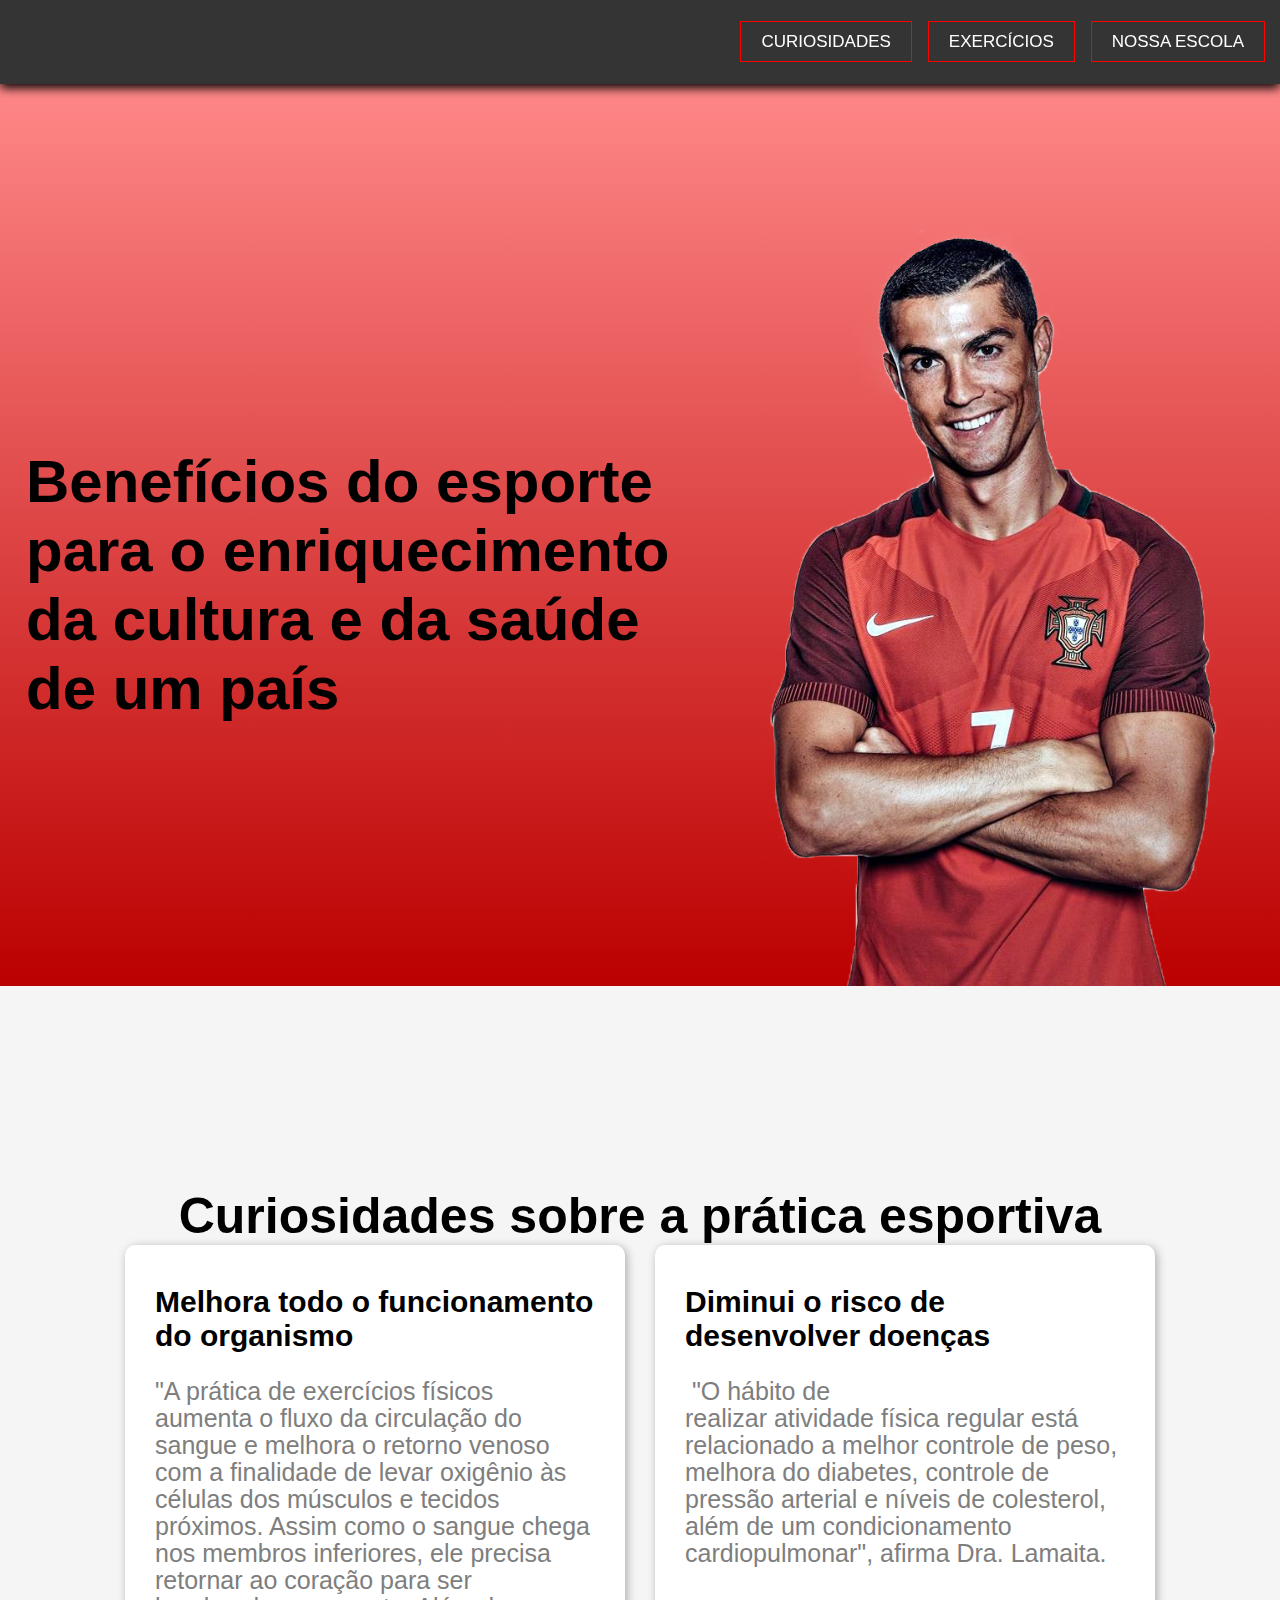
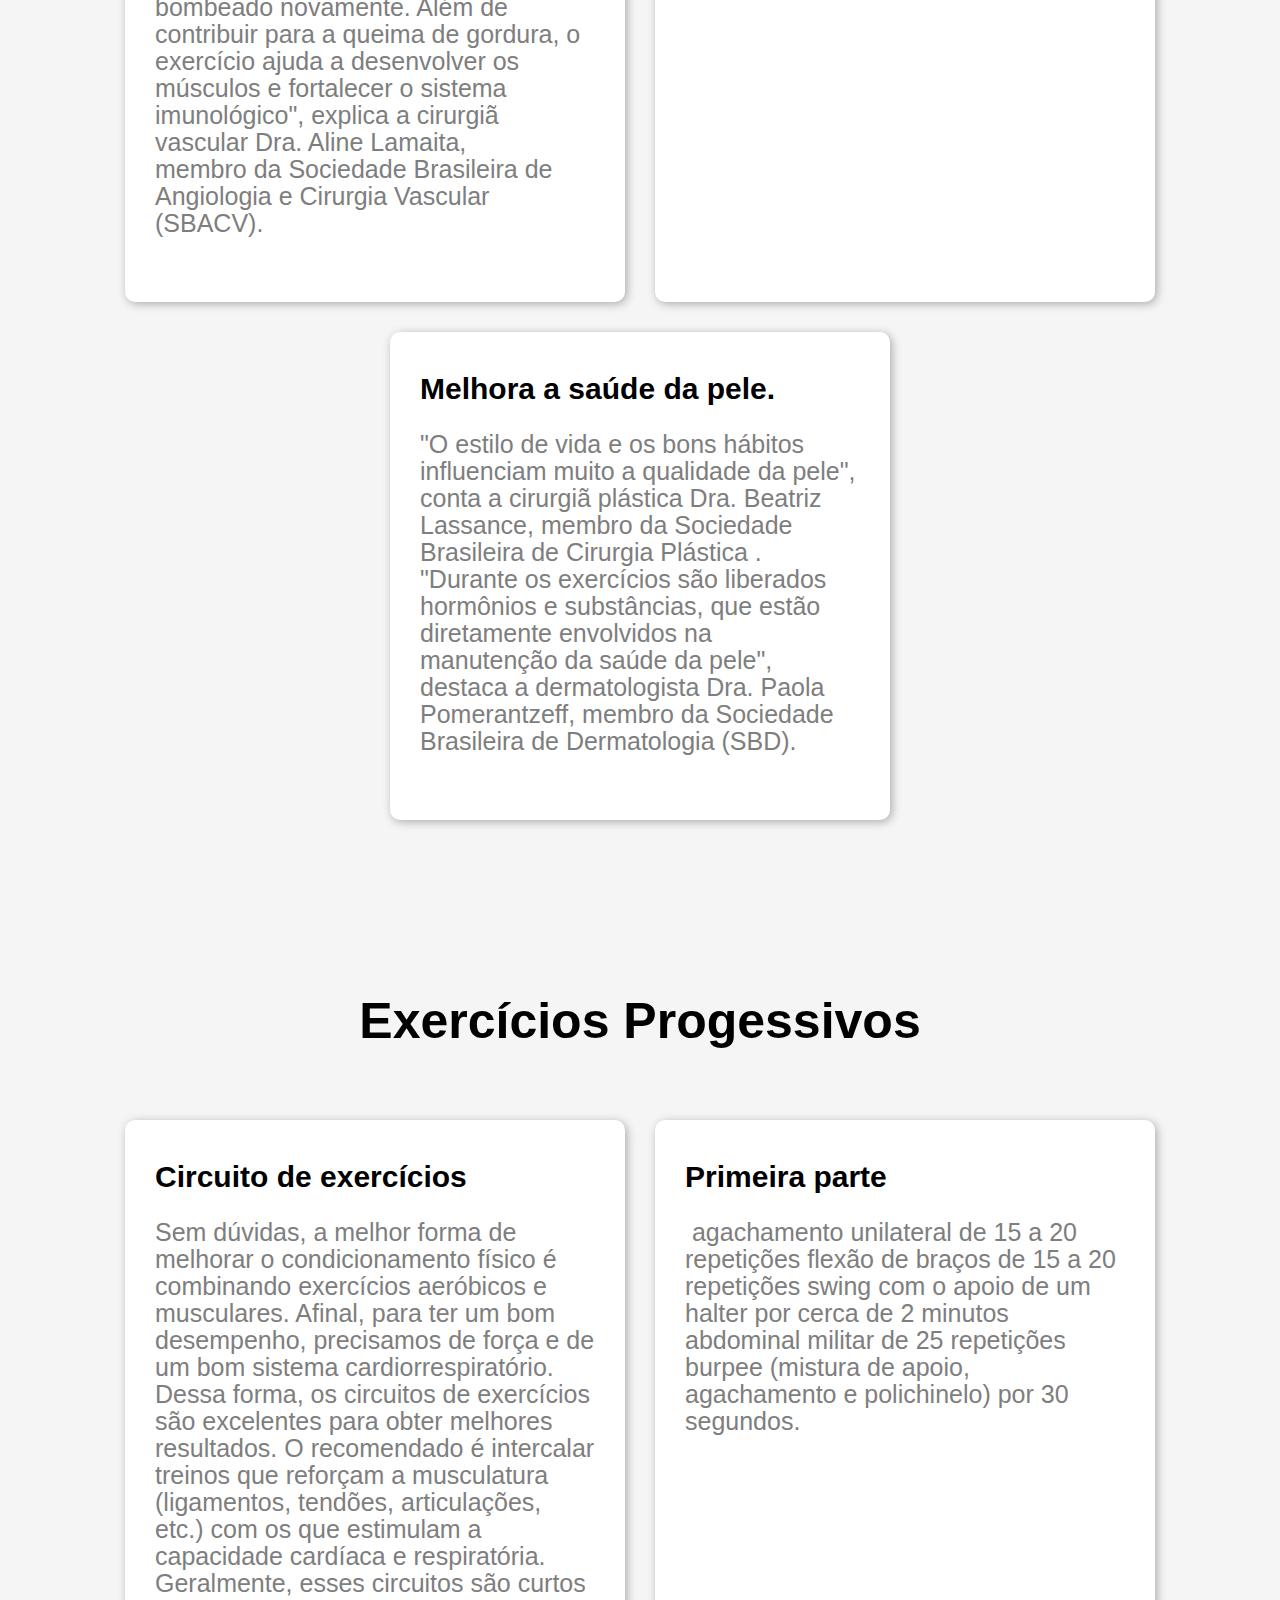
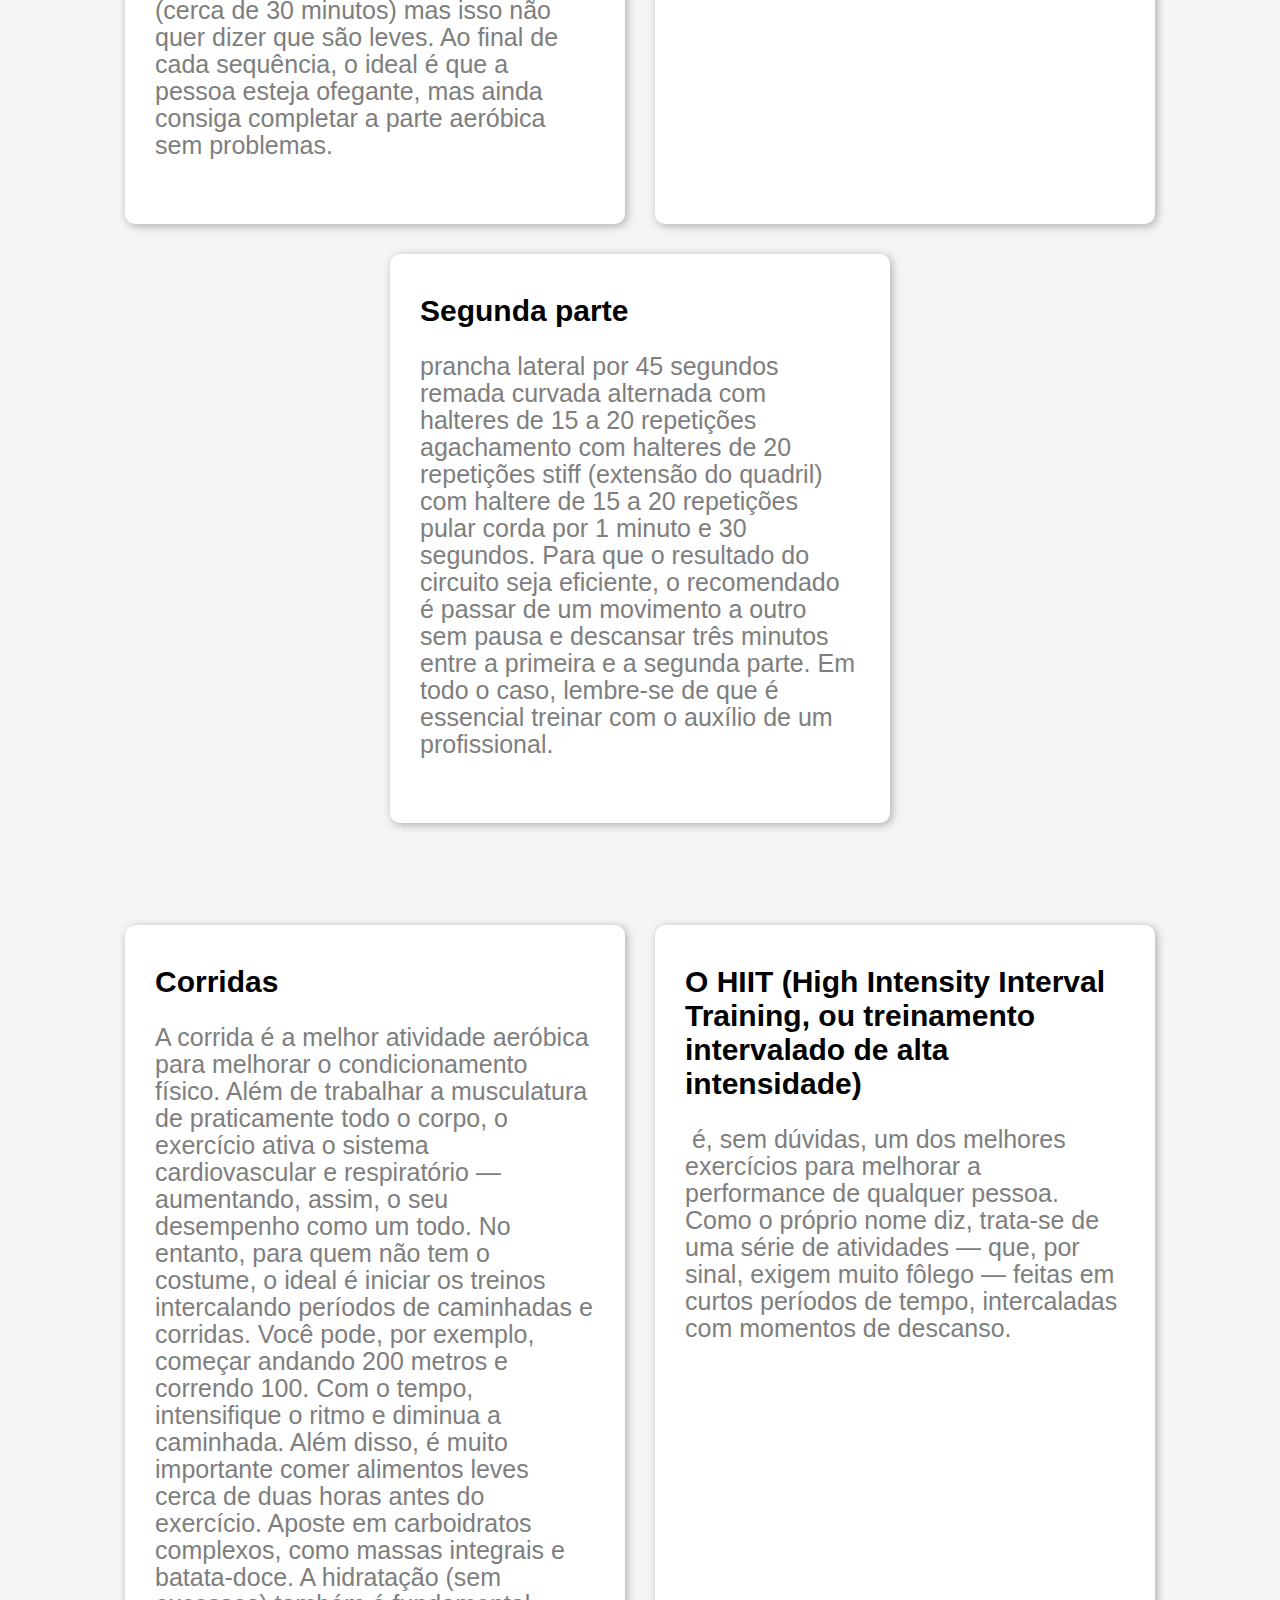
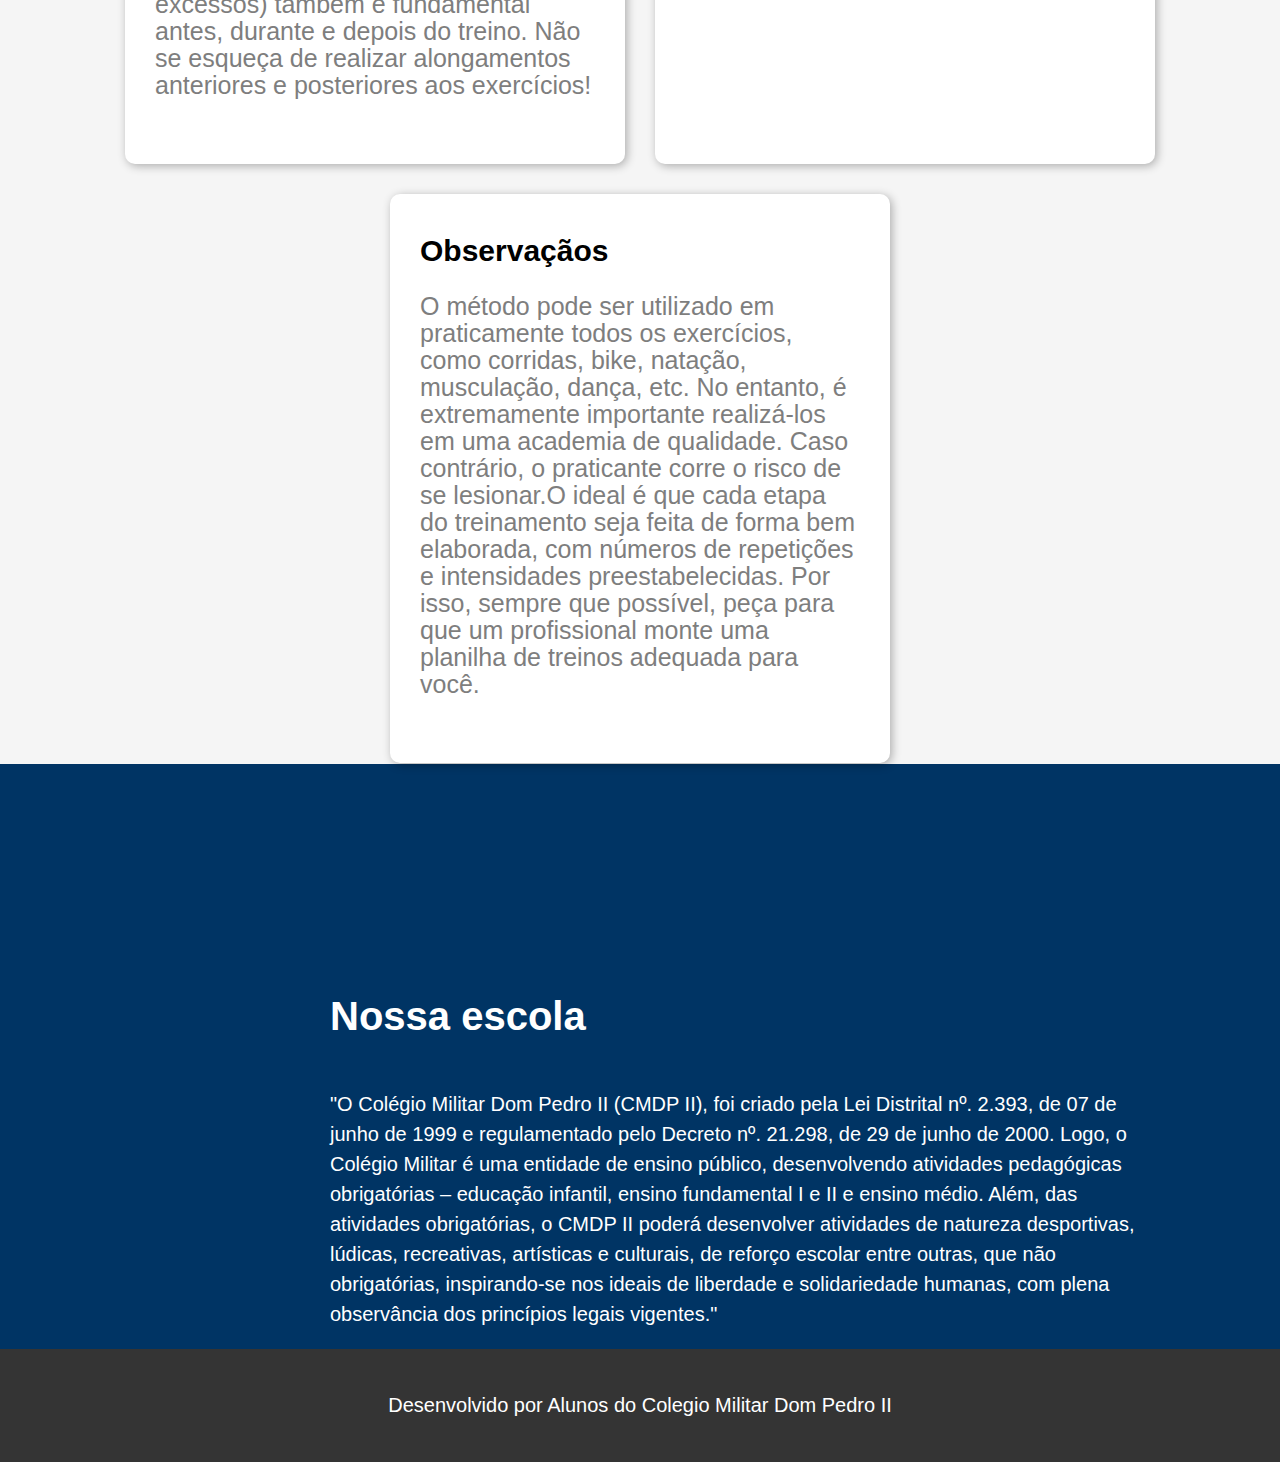
==== index.html @ 6f0b0a7c "1" ====
<!DOCTYPE html>
<html lang="pt-br">
<head>
    <title>Site Feira Do Conhecimento</title>
    <link rel="shortcut icon" href="imagens/favicon.jfif" type="image/x-icon">
    <link rel="stylesheet" href="feira.css">
</head>
<body>
    
    <div class="wrapperContainer-dark header-position">
        <header class="container">
            <div class="img">
                <a href="#topo"><img  src="../imagens/cmdpii-removebg-preview (2).png" alt=""></a>
            </div>
            <nav>
                <ul class="navegacao">
                    <li><a href="#cursos">Curiosidades</a></li>
                    <li><a href="#contato">exercícios</a></li>
                    <li><a href="#escola">Nossa escola</a></li>
                </ul>
            </nav>
        </header>
    </div>
    
    <div class="wrapperContainer-hero padding " id="topo">
       
        <section class="hero-bunner container">   

            <div class="hero-bunner__text">
                <h1>Benefícios do esporte para o enriquecimento da cultura e da saúde de um país</h1>
                </div>

            <img src="imagens/cr7.png" alt="">                  
        </section>
        
    </div>   
    
    <div class="wrapperContainer-light padding" id="cursos">
        <section class="cursos">

            <h2>Curiosidades sobre a prática esportiva</h2>

            <div class="cursos-conteiner">
                <article class="cursos-card">

                    <img src="../imagens/curso-design.png" alt="">

                    <div class="cursos-card__text">
                        <h3>Melhora todo o funcionamento do organismo</h3>
                        <p>"A prática de exercícios físicos aumenta o fluxo da circulação do sangue e melhora o retorno venoso com a finalidade de levar oxigênio às células dos músculos e tecidos próximos. Assim como o sangue chega nos membros inferiores, ele precisa retornar ao coração para ser bombeado novamente. Além de contribuir para a queima de gordura, o exercício ajuda a desenvolver os músculos e fortalecer o sistema imunológico", explica a cirurgiã vascular Dra. Aline Lamaita, membro da Sociedade Brasileira de Angiologia e Cirurgia Vascular (SBACV). 
                        </p>
                    </div>

                </article>
                <article class="cursos-card">

                    <img src="../imagens/curso-design-1.png" alt="">

                    <div class="cursos-card__text">
                        <h3>Diminui o risco de desenvolver doenças</h3>
                        <p> "O hábito de realizar atividade física regular está relacionado a melhor controle de peso, melhora do diabetes, controle de pressão arterial e níveis de colesterol, além de um condicionamento cardiopulmonar", afirma Dra. Lamaita.</p>
                    </div>

                </article>
                <article class="cursos-card">

                    <img src="../imagens/curso-design-2.png" alt="">

                    <div class="cursos-card__text">
                            <h3>Melhora a saúde da pele.</h3>
                            <p>"O estilo de vida e os bons hábitos influenciam muito a qualidade da pele", conta a cirurgiã plástica Dra. Beatriz Lassance, membro da Sociedade Brasileira de Cirurgia Plástica . "Durante os exercícios são liberados hormônios e substâncias, que estão diretamente envolvidos na manutenção da saúde da pele", destaca a dermatologista Dra. Paola Pomerantzeff, membro da Sociedade Brasileira de Dermatologia (SBD).</p>
                    </div>                        
                </article>
            </div>
        </div>


        </section>
    </div>

  

    <div class="wrapperContainer-light padding" id="contato">

        <section  class="contatos container">
            <article class="contatos__content">
               <h1>Exercícios Progessivos</h1>
                <div class="cursos-conteiner">
                    <article class="cursos-card">
    
                        <img src="../imagens/curso-design.png" alt="">
    
                        <div class="cursos-card__text">
                            <h3>Circuito de exercícios</h3>
                            <p>Sem dúvidas, a melhor forma de melhorar o condicionamento físico é combinando exercícios aeróbicos e musculares. Afinal, para ter um bom desempenho, precisamos de força e de um bom sistema cardiorrespiratório. Dessa forma, os circuitos de exercícios são excelentes para obter melhores resultados. O recomendado é intercalar treinos que reforçam a musculatura (ligamentos, tendões, articulações, etc.) com os que estimulam a capacidade cardíaca e respiratória.
                                Geralmente, esses circuitos são curtos (cerca de 30 minutos) mas isso não quer dizer que são leves. Ao final de cada sequência, o ideal é que a pessoa esteja ofegante, mas ainda consiga completar a parte aeróbica sem problemas.
                            </p>
                        </div>
    
                    </article>
                    <article class="cursos-card">
    
                        <img src="../imagens/curso-design-1.png" alt="">
    
                        <div class="cursos-card__text">
                            <h3>Primeira parte</h3>
                            <p> agachamento unilateral de 15 a 20 repetições
                                flexão de braços de 15 a 20 repetições
                                swing com o apoio de um halter por cerca de 2 minutos
                                abdominal militar de 25 repetições
                                burpee (mistura de apoio, agachamento e polichinelo) por 30 segundos.</p>
                        </div>
    
                    </article>
                    <article class="cursos-card">
    
                        <img src="../imagens/curso-design-2.png" alt="">
    
                        <div class="cursos-card__text">
                                <h3>Segunda parte</h3>
                                <p>prancha lateral por 45 segundos
                                    remada curvada alternada com halteres de 15 a 20 repetições
                                    agachamento com halteres de 20 repetições
                                    stiff (extensão do quadril) com haltere de 15 a 20 repetições
                                    pular corda por 1 minuto e 30 segundos.
                                    Para que o resultado do circuito seja eficiente, o recomendado é passar de um movimento a outro sem pausa e descansar três minutos entre a primeira e a segunda parte. Em todo o caso, lembre-se de que é essencial treinar com o auxílio de um profissional.</p>
                        </div>                        
                    </article>
                </div>
                
             
            
            </article>                  
        </section>
    </div>

    <div class="wrapperContainer-light padding" id="contato"></div>

        <section  class="contatos container">
            <article class="contatos__content">
             <div class="cursos-conteiner">
                    <article class="cursos-card">
    
                        <img src="../imagens/curso-design.png" alt="">
    
                        <div class="cursos-card__text">
                            <h3>Corridas</h3>
                            <p>A corrida é a melhor atividade aeróbica para melhorar o condicionamento físico. Além de trabalhar a musculatura de praticamente todo o corpo, o exercício ativa o sistema cardiovascular e respiratório — aumentando, assim, o seu desempenho como um todo.
                                No entanto, para quem não tem o costume, o ideal é iniciar os treinos intercalando períodos de caminhadas e corridas. Você pode, por exemplo, começar andando 200 metros e correndo 100. Com o tempo, intensifique o ritmo e diminua a caminhada.
                                Além disso, é muito importante comer alimentos leves cerca de duas horas antes do exercício. Aposte em carboidratos complexos, como massas integrais e batata-doce. A hidratação (sem excessos) também é fundamental antes, durante e depois do treino.
                                Não se esqueça de realizar alongamentos anteriores e posteriores aos exercícios!
                            </p>
                        </div>
    
                    </article>
                    <article class="cursos-card">
    
                        <img src="../imagens/curso-design-1.png" alt="">
    
                        <div class="cursos-card__text">
                            <h3>O HIIT (High Intensity Interval Training, ou treinamento intervalado de alta intensidade) </h3>
                            <p> é, sem dúvidas, um dos melhores exercícios para melhorar a performance de qualquer pessoa. Como o próprio nome diz, trata-se de uma série de atividades — que, por sinal, exigem muito fôlego — feitas em curtos períodos de tempo, intercaladas com momentos de descanso.
                            </p>
                        </div>
    
                    </article>
                    <article class="cursos-card">
    
                        <img src="../imagens/curso-design-2.png" alt="">
    
                        <div class="cursos-card__text">
                                <h3>Observaçãos</h3>
                                <p>O método pode ser utilizado em praticamente todos os exercícios, como corridas, bike, natação, musculação, dança, etc. No entanto, é extremamente importante realizá-los em uma academia de qualidade. Caso contrário, o praticante corre o risco de se lesionar.O ideal é que cada etapa do treinamento seja feita de forma bem elaborada, com números de repetições e intensidades preestabelecidas. Por isso, sempre que possível, peça para que um profissional monte uma planilha de treinos adequada para você.
                                </p>
                        </div>                        
                    </article>
                </div>
                
             
            
            </article>                  
        </section>
    </div>

    

    <div class="wrapperContainer-dark2 padding" id="escola">
        <section  class="container escola">

            <div class="escola__img">
                <img src="../imagens/nossa-escola.png" alt="">
            </div>

            <div class="escola__text">
                <h2>Nossa escola</h2>
                <p>"O Colégio Militar Dom Pedro II (CMDP II), foi criado pela Lei Distrital nº. 2.393, de 07 de junho de 1999 e regulamentado pelo Decreto nº. 21.298, de 29 de junho de 2000. Logo, o Colégio Militar é uma entidade de ensino público, desenvolvendo atividades pedagógicas obrigatórias – educação infantil, ensino fundamental I e II e ensino médio. Além, das atividades obrigatórias, o CMDP II poderá desenvolver atividades de natureza desportivas, lúdicas, recreativas, artísticas e culturais, de reforço escolar entre outras, que não obrigatórias, inspirando-se nos ideais de liberdade e solidariedade humanas, com plena observância dos princípios legais vigentes."
                </p>
            </div>
        </section>
    </div>
    <div class="wrapperContainer-dark">
        <footer>
            Desenvolvido por Alunos do Colegio Militar Dom Pedro II
        </footer>
    </div>
</body>
</html>
---- feira.css ----
html{
    font: 400 62.5% 'Inter', sans-serif;
    box-sizing: border-box;
    padding: 0;
    margin: 0;
}

.wrapperContainer-dark{
    background-color: rgb(52, 52, 52);
}
.wrapperContainer-dark2{
    background-color: #003464;
}
.wrapperContainer-hero{
    background-image: linear-gradient(#ff8888, #bb0000 );
}
.wrapperContainer-light{
    background-color: #f5f5f5;
}
.container{
    max-width: 160rem ;
    margin: auto;
}
.padding{
    padding-top: 10rem;
}
body{
    margin: 0;
    padding: 0;
}
/* começo do header */
header{
    display: flex;
    padding: 1.5rem;
    align-items: center;
    justify-content: space-between;
    flex-wrap: wrap;
    
}
.header-position{
    position: sticky;
    top: 0;
    left: 0;
    box-shadow: 0px 4px 10px black;
}
header .navegacao{
    padding: 0;
    list-style-type: none;
    font-size: 1.7rem;
    display: flex;
    gap: 16px;
    text-transform: uppercase;
}
header .navegacao li a{
    color: white;
    text-decoration: none;
    padding: 1rem 2rem;
    border: 1px solid red;
}
header .navegacao li a:hover{
    background-color: rgb(0, 0, 0, .6);
}
/* fim do header */

/* começo do hero-bunner */
.hero-bunner{
    display: flex;
    align-items: center;
    justify-content:space-evenly;
    flex-wrap: wrap;
}
.hero-bunner img{
    max-height: calc(100vh - 9.8rem);
    }
.hero-bunner__text h1{
    font-size: 6rem;
    width: 20ch;
    font-weight: bold;
    margin-bottom: 4rem;
}
.hero-bunner__text a{
    font-size: 2rem;
    color: black;
    text-decoration: none;
    background-color: rgb(200, 200, 200);
    padding: 2rem 6rem;
    border-radius: 5rem;
    display: inline-block;
    border: 2px solid black;
}
.hero-bunner__text a:hover{
    background-color: rgba(150, 150, 150, 0.805) ;
    border-radius: 5rem;

}
/* fim do hero-bunner */

/* começo do cursos */
.cursos{
    min-height: 100vh;
    padding: 1px;
    display: flex;
    flex-direction: column;
    align-items: center;
    flex-wrap: wrap;
}
.cursos h1 {
    font-size: 5rem;
    margin: 7rem 0 ;
    text-align: center;
}
.cursos h2{
    font-size: 5rem;
    margin: 10rem 0 0 0;
    text-align: center;
}
.cursos-conteiner{
    margin: auto;
    display: flex;
    justify-content: center;
    gap: 3rem;
    flex-wrap: wrap;
}
.cursos-card{
    background-color: white;
    border-radius: 1rem;
    box-shadow: 2px 2px 10px rgba(0, 0, 0, .3);
    width: 50rem;
}
.cursos-card img{
    display: block;
    width: 100%;
}
.cursos-card__text{
    padding: 4rem 3rem;
    
}
.cursos-card__text h3{
    font-size: 3rem;
    margin: 0;
}
.cursos-card__text p{
    font-size: 2.5rem;
    color: rgb(126, 126, 126);
    line-height: 2.7rem;
}
.cursos a{
    font-size: 2.7rem;
    color: black;
    text-decoration: none;
    background-color: gold;
    padding: 2rem 4rem;
    border-radius: 2rem;
    display: inline-block;
    margin: 0 0 10rem;
}
.cursos a:hover{
    text-decoration: underline black;
}
/* fim do cursos */

/* inicio da escola */
.escola{
    width: 100vw;
    display: flex;
    /* flex-wrap: wrap; */
    gap: 25rem;
    padding: 8rem 8rem 0;
    justify-content: space-around;
} 
.escola__text{
    color: white;
}
.escola__text h2{
    font-size: 4rem;
    margin: 5rem 0;
}
.escola__text p{
    font-size: 2rem;
    line-height: 3rem;
    width: 80%;
}
/* fim da escola */

/* início do contatos */
.contatos{
    min-height: 100vh;
    background-color: #f5f5f5;
    padding: 1px;
    display: flex;
    flex-direction: column;
    margin: calc(auto - 25px);
    
}
.contatos h1{    
    font-size: 5rem;
    margin: 7rem 0 ;
    text-align: center;

}

#contatos address{
    font-size: 2rem;
    display: block;
    width: fit-content;
    margin: 10rem 0 0 auto;
    line-height: 2.5rem;
    font-style: normal;
}
/* fim do contatos */

/* inicio do footer */
footer{
    padding: 4.5rem;
    color: white;
    font-size: 2rem;
    text-align: center;
}

/* fim di footer */
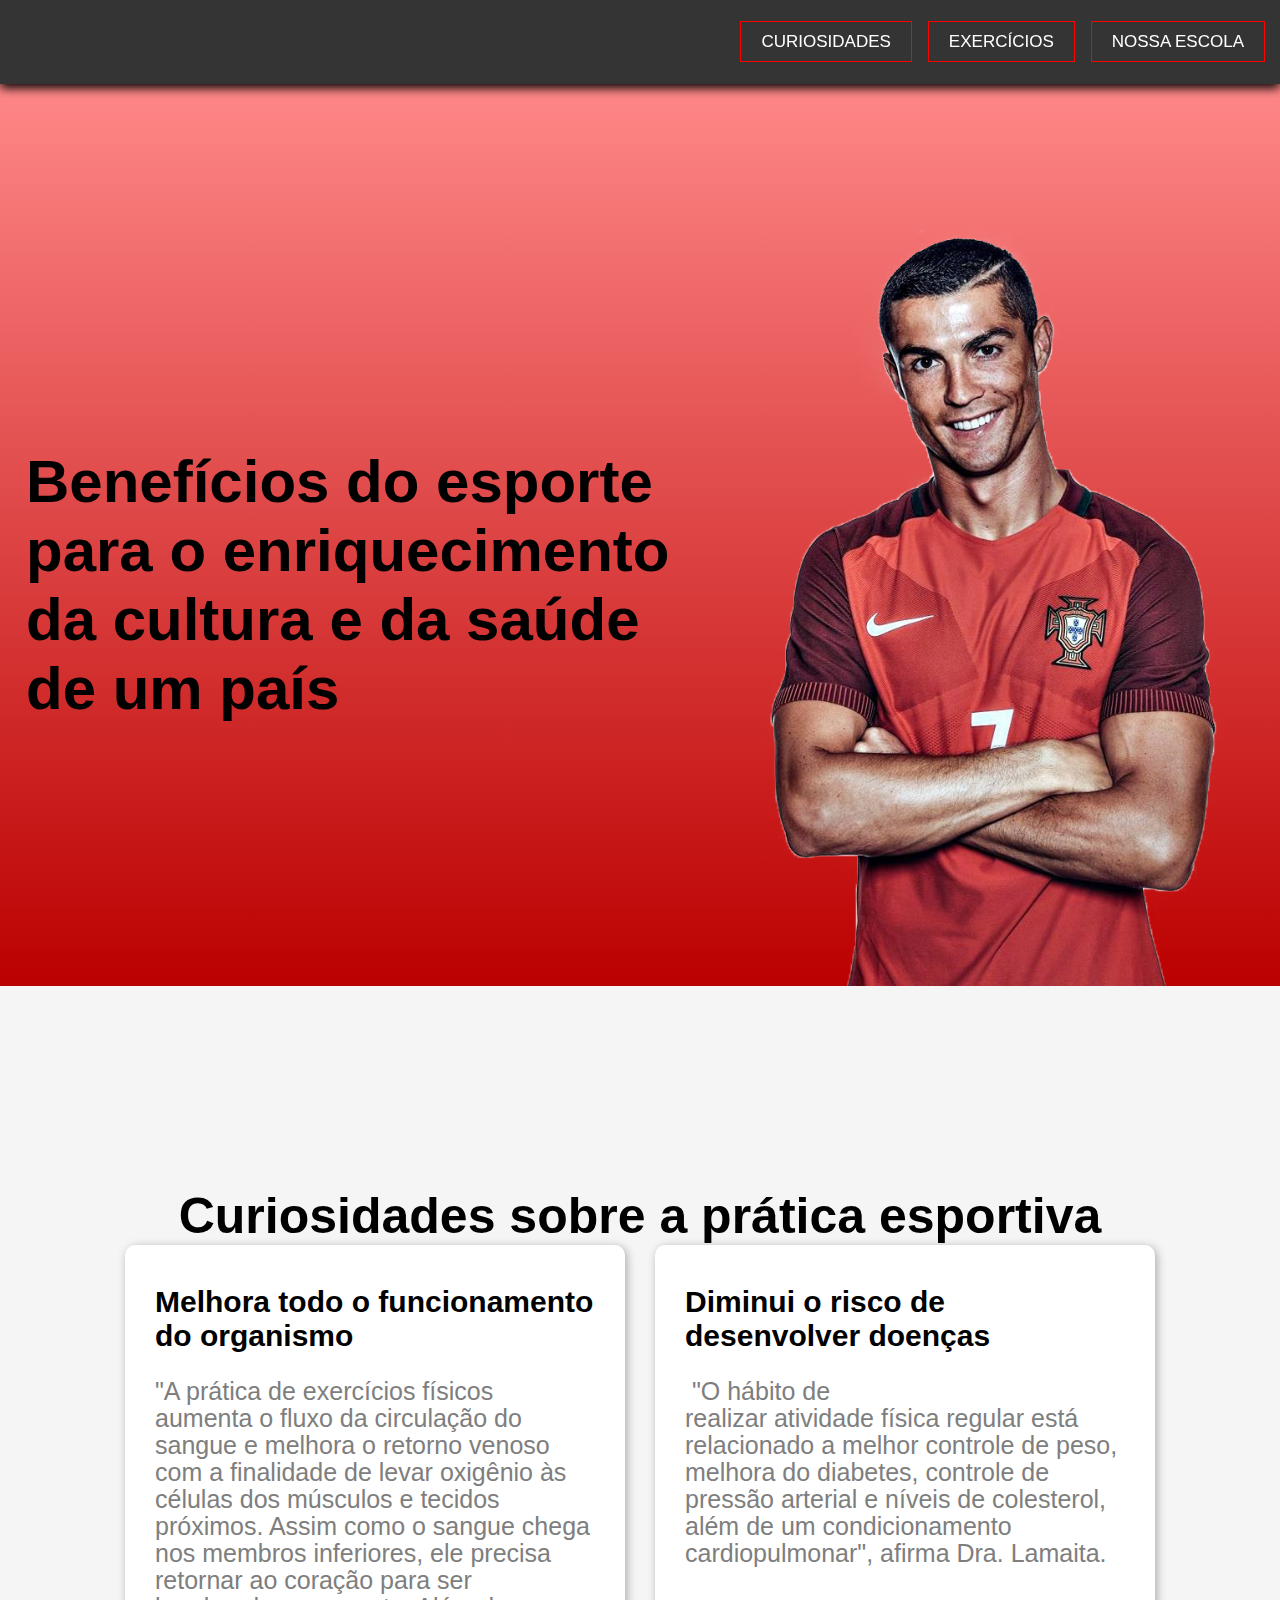
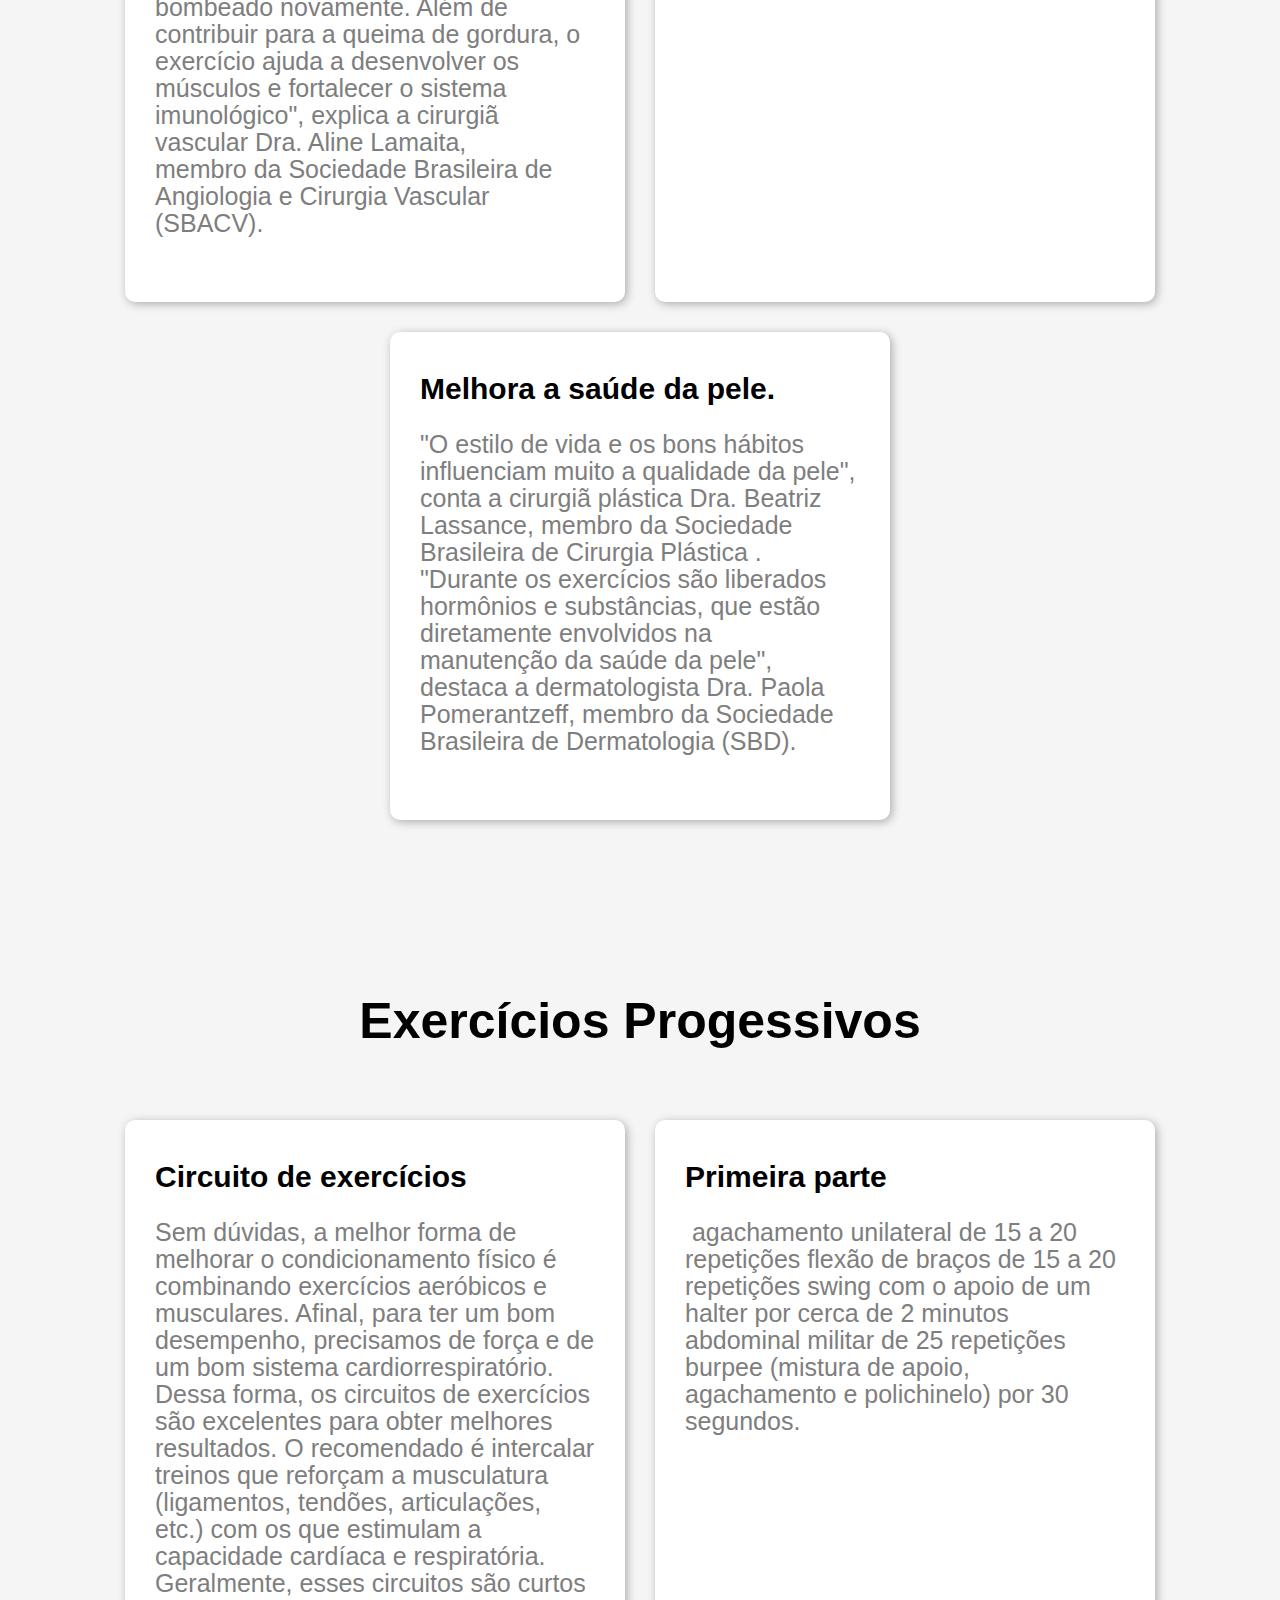
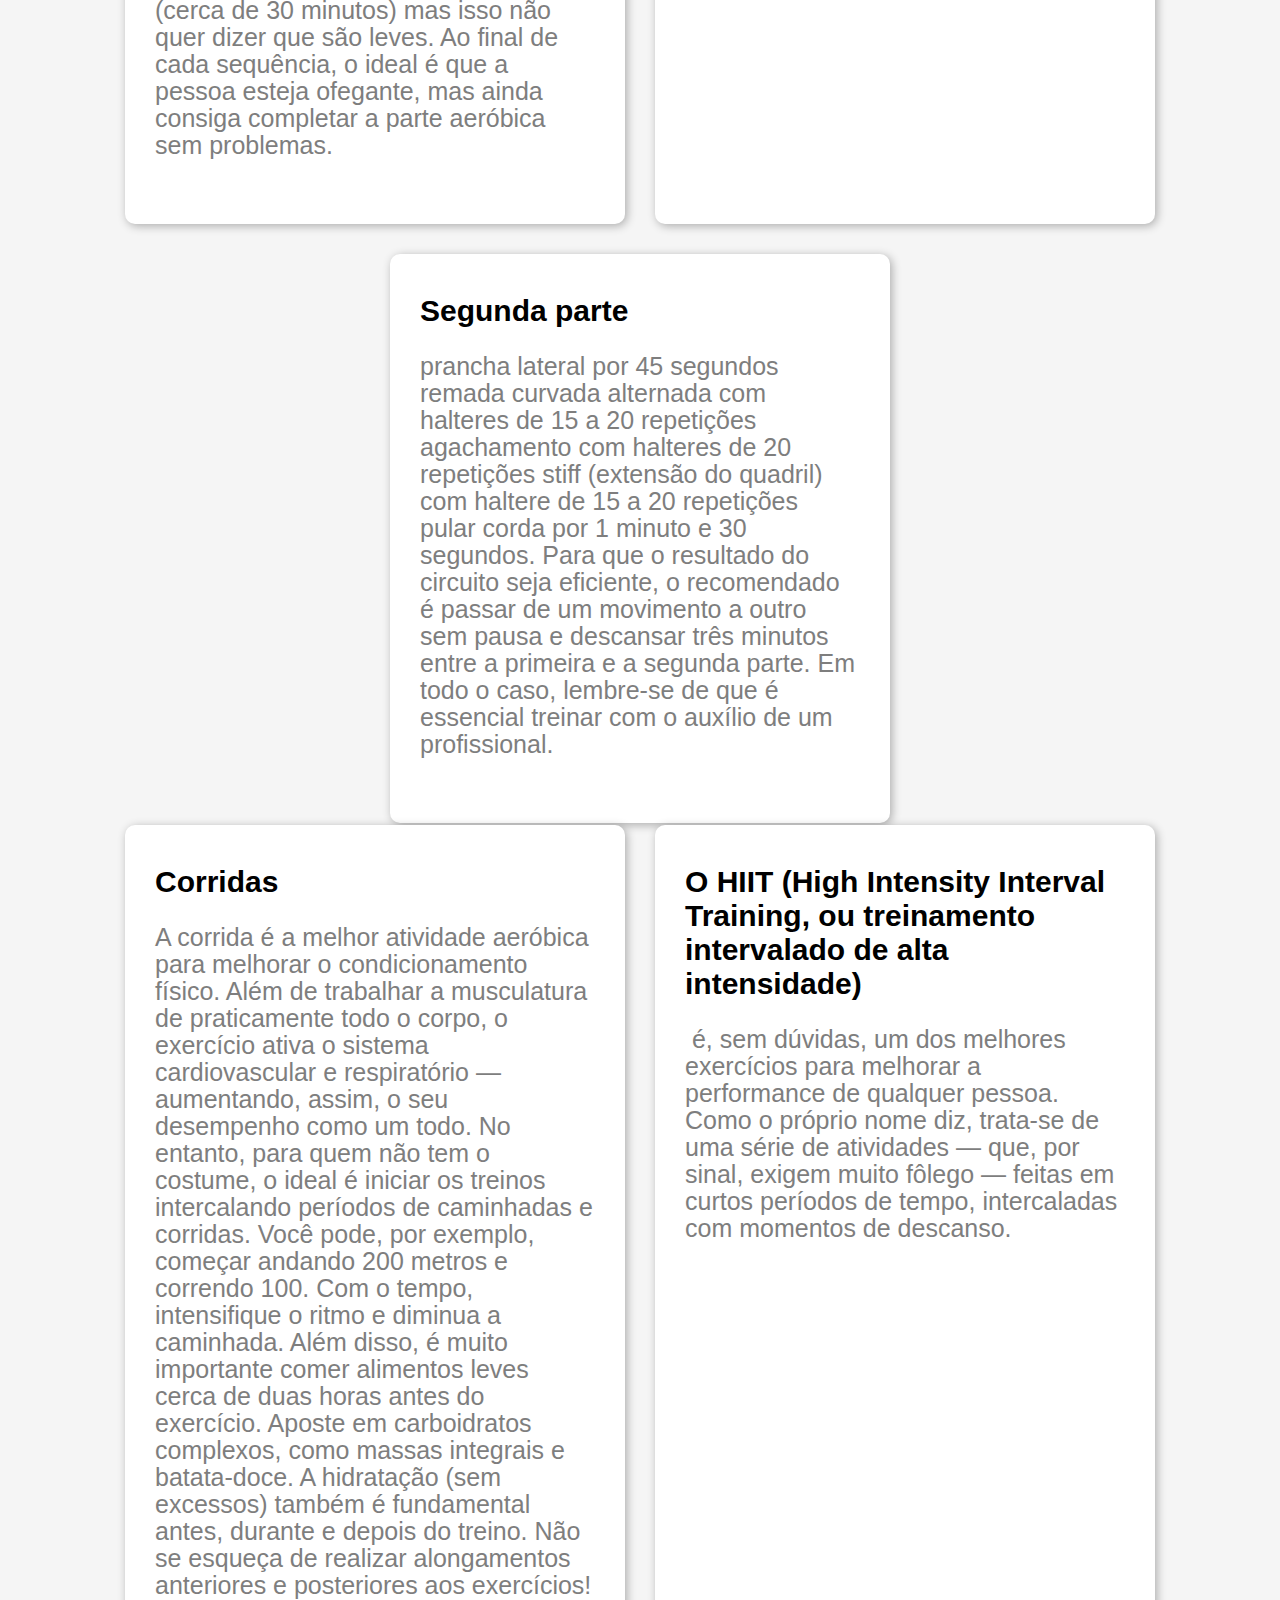
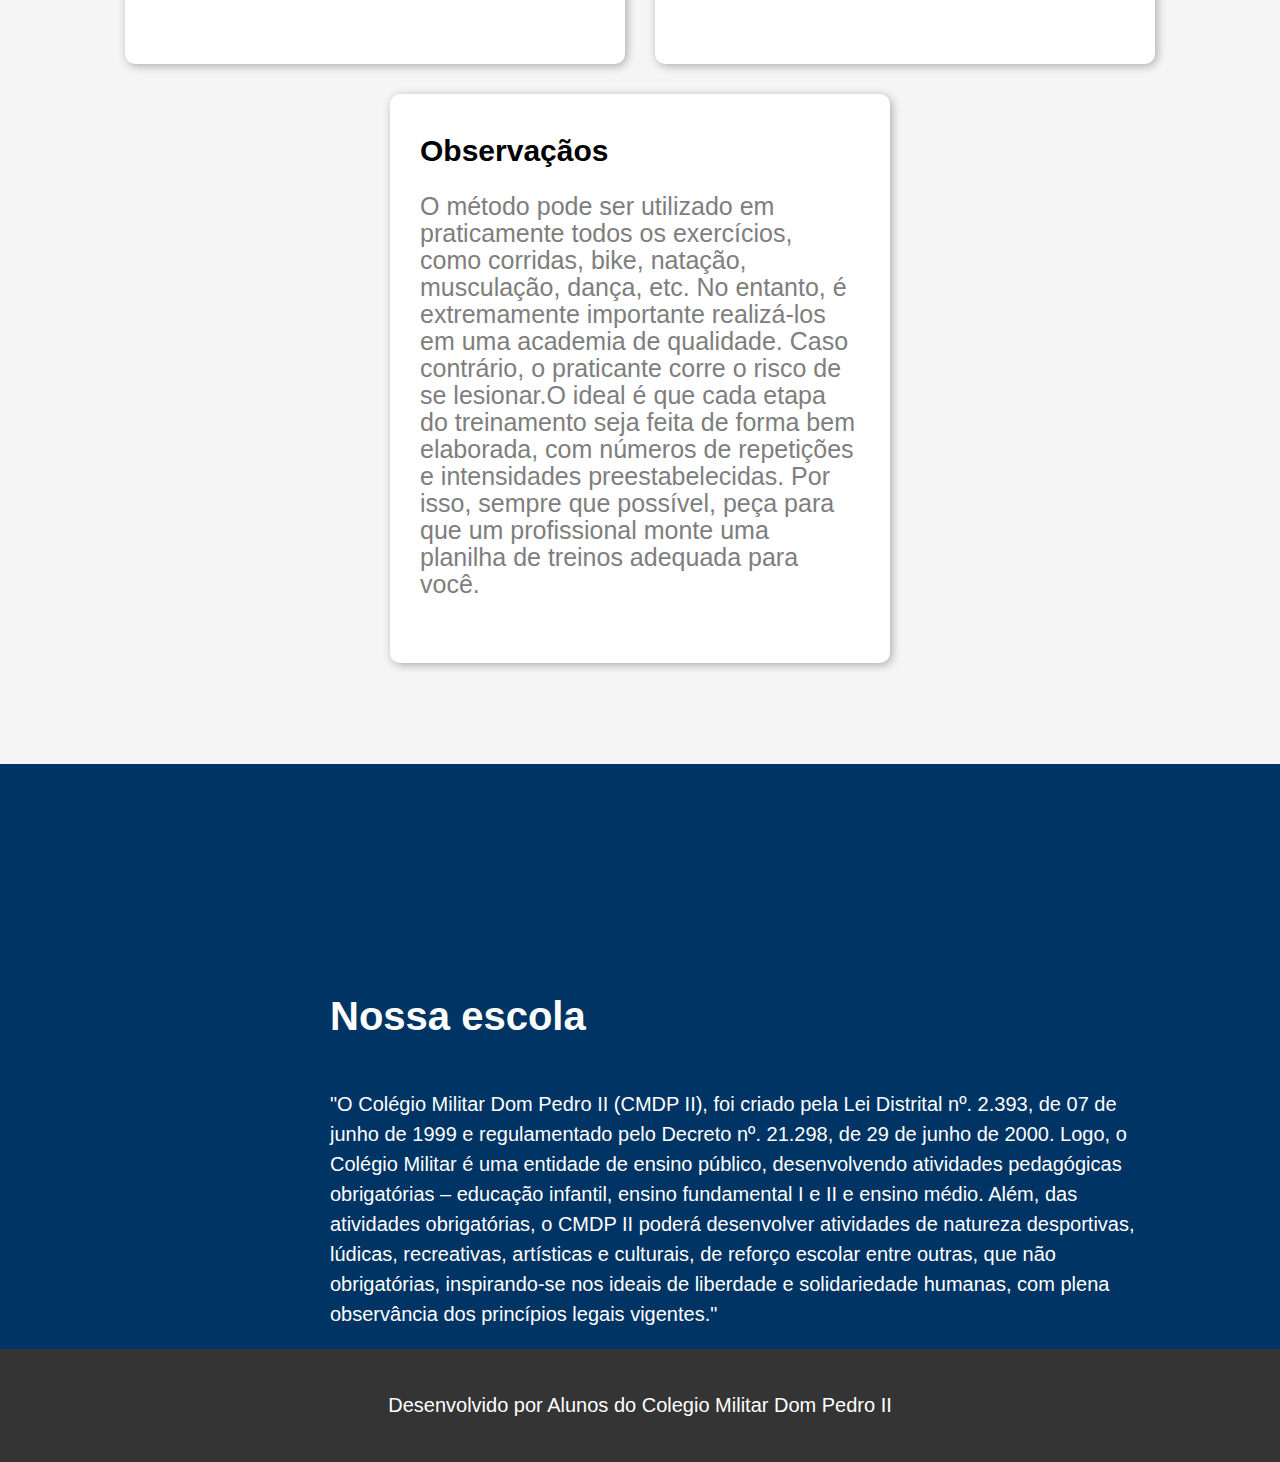
==== commit 47e8eb2a: "1" ====
--- a/index.html
+++ b/index.html
@@ -132,11 +132,7 @@
             
             </article>                  
         </section>
-    </div>
-
-    <div class="wrapperContainer-light padding" id="contato"></div>
-
-        <section  class="contatos container">
+        <section  class="contatos container" id="bug">
             <article class="contatos__content">
              <div class="cursos-conteiner">
                     <article class="cursos-card">
@@ -182,6 +178,11 @@
         </section>
     </div>
 
+    <div class="wrapperContainer-light padding" id="contato"></div>
+
+
+    </div>
+
     
 
     <div class="wrapperContainer-dark2 padding" id="escola">
--- a/feira.css
+++ b/feira.css
@@ -188,9 +188,7 @@
     background-color: #f5f5f5;
     padding: 1px;
     display: flex;
-    flex-direction: column;
-    margin: calc(auto - 25px);
-    
+    flex-direction: column;    
 }
 .contatos h1{    
     font-size: 5rem;
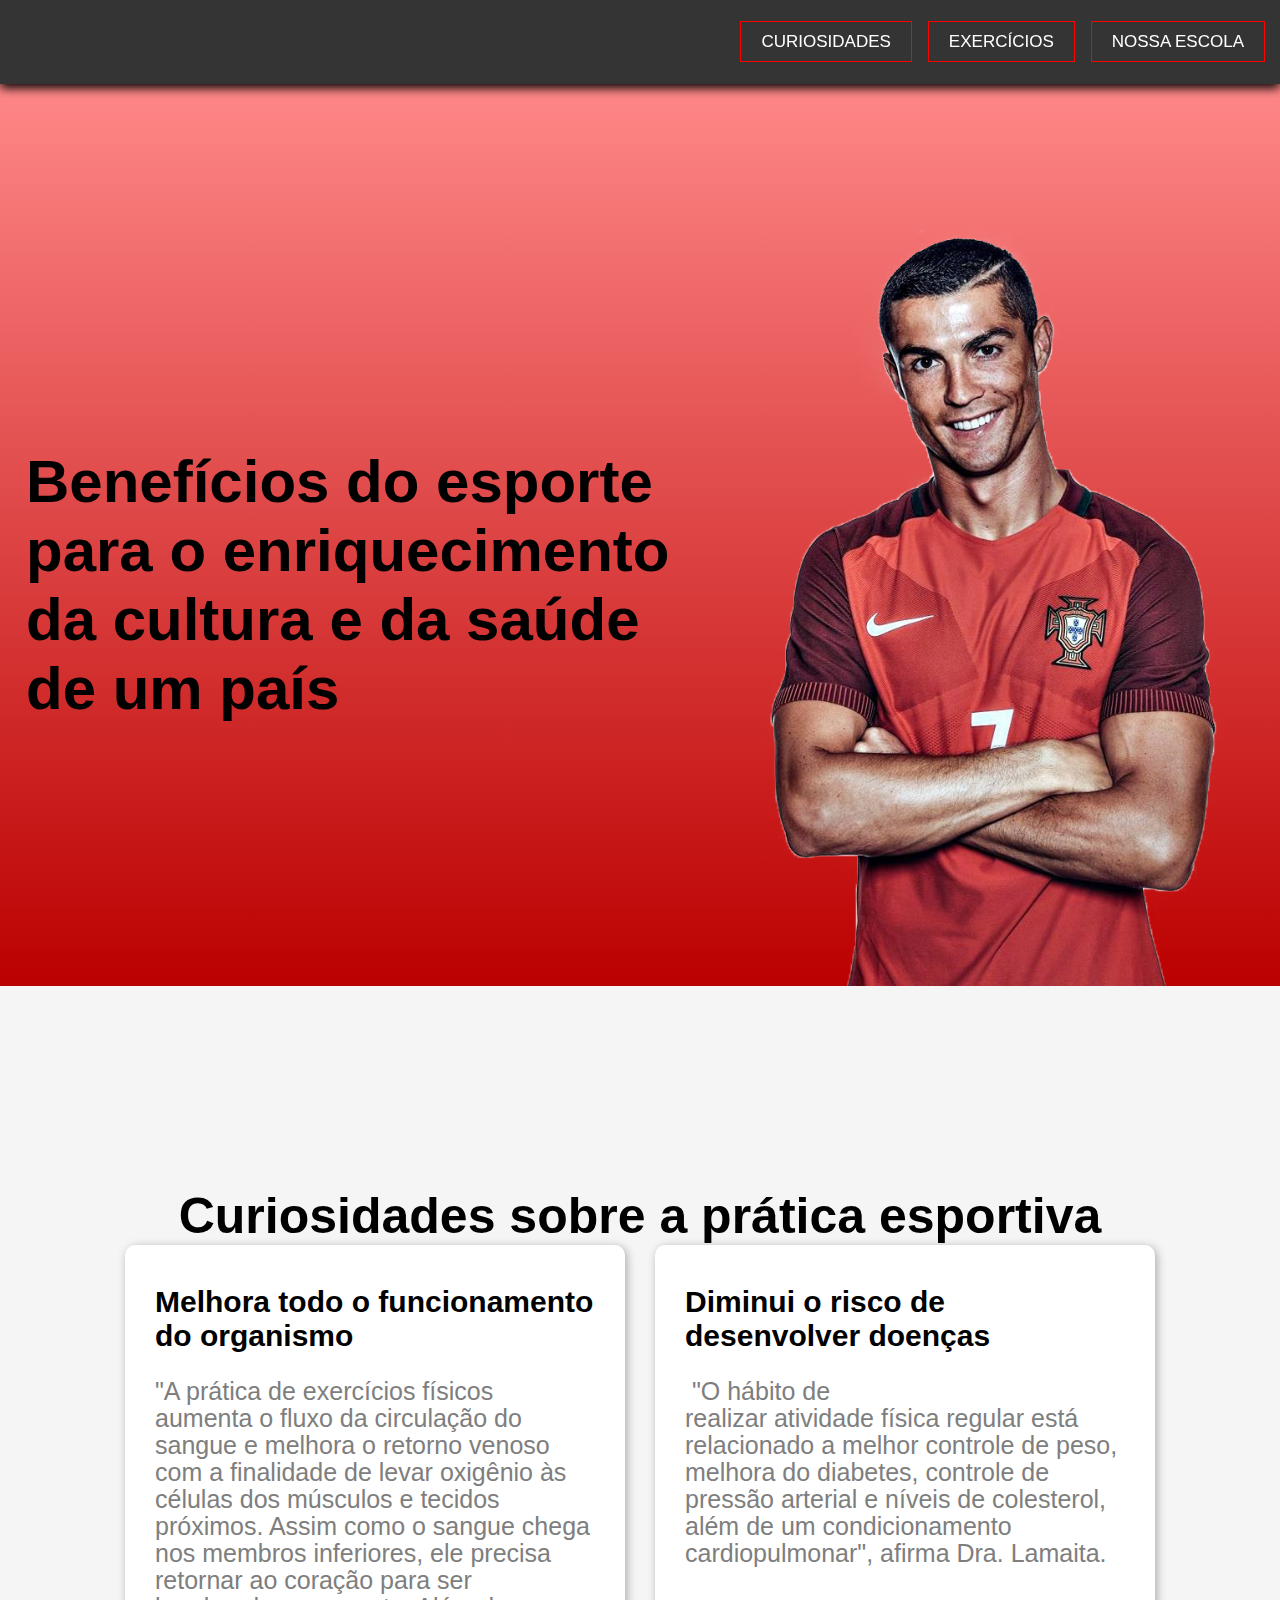
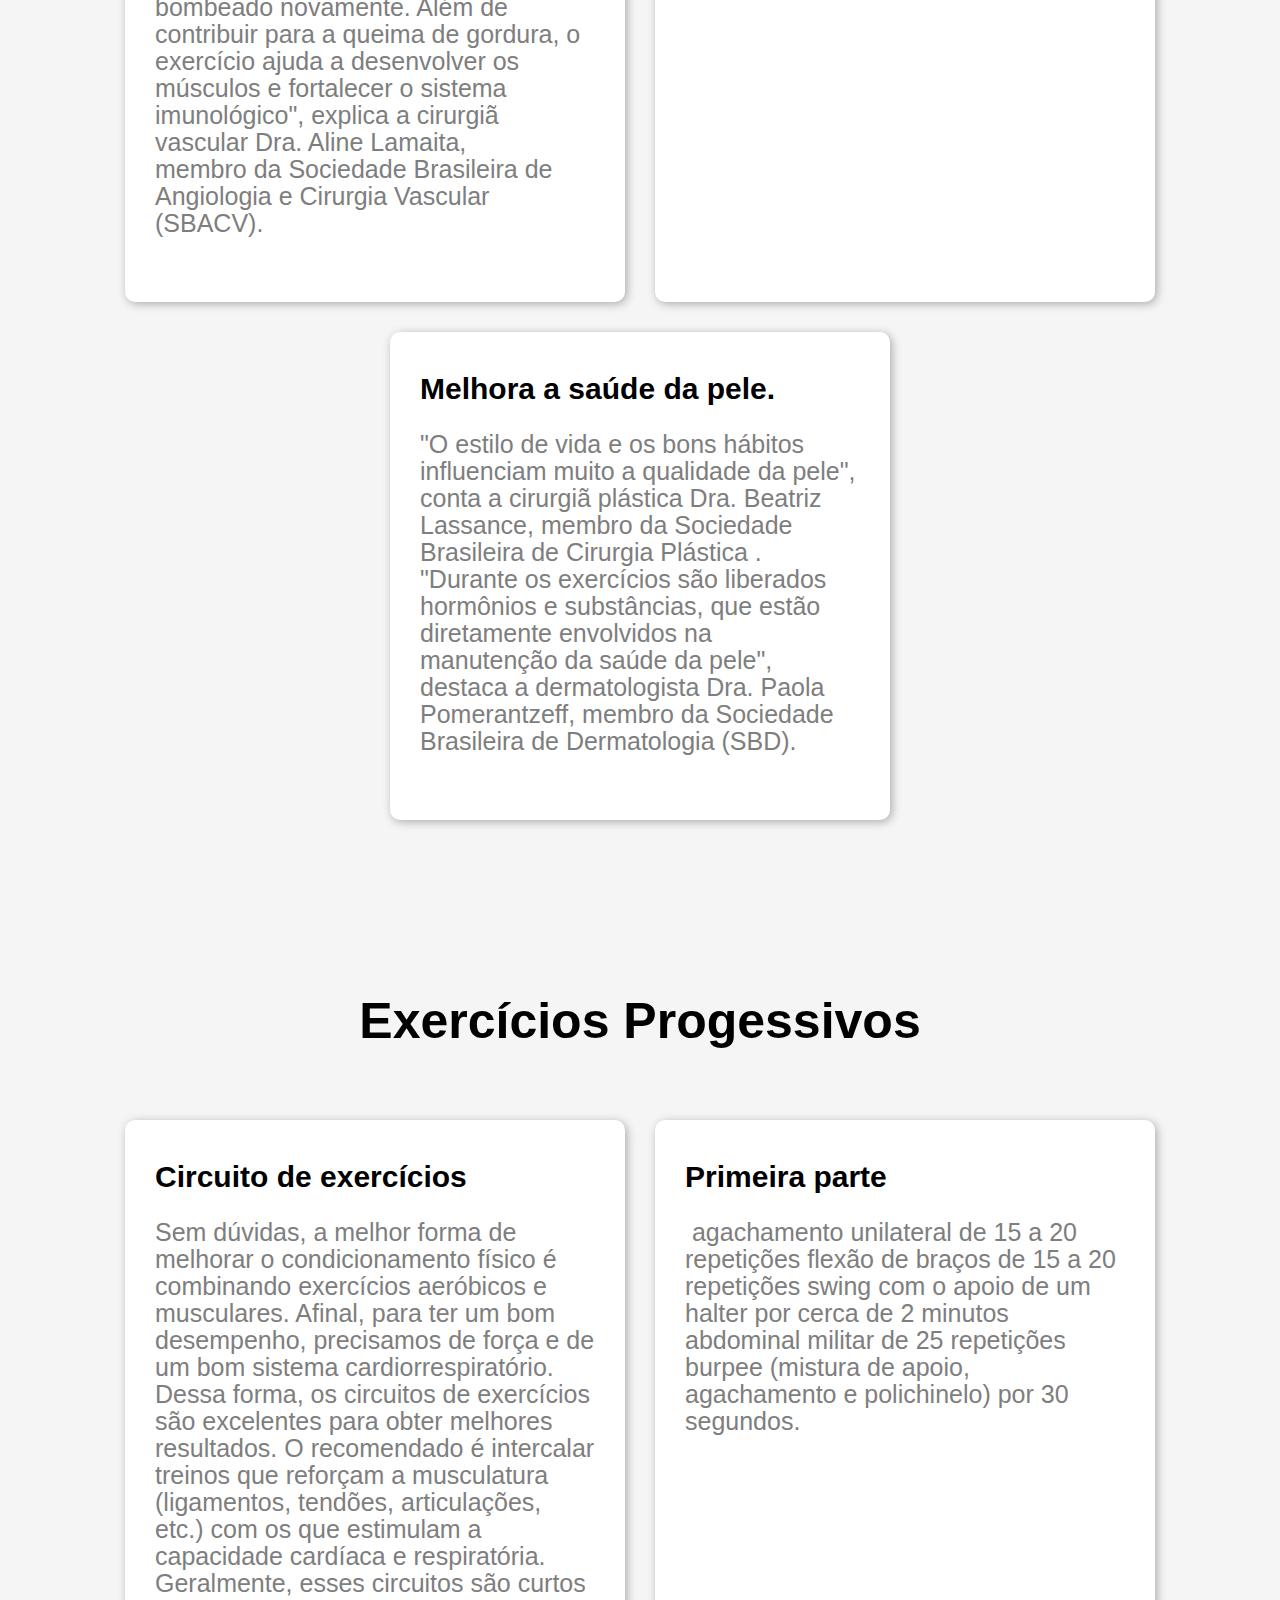
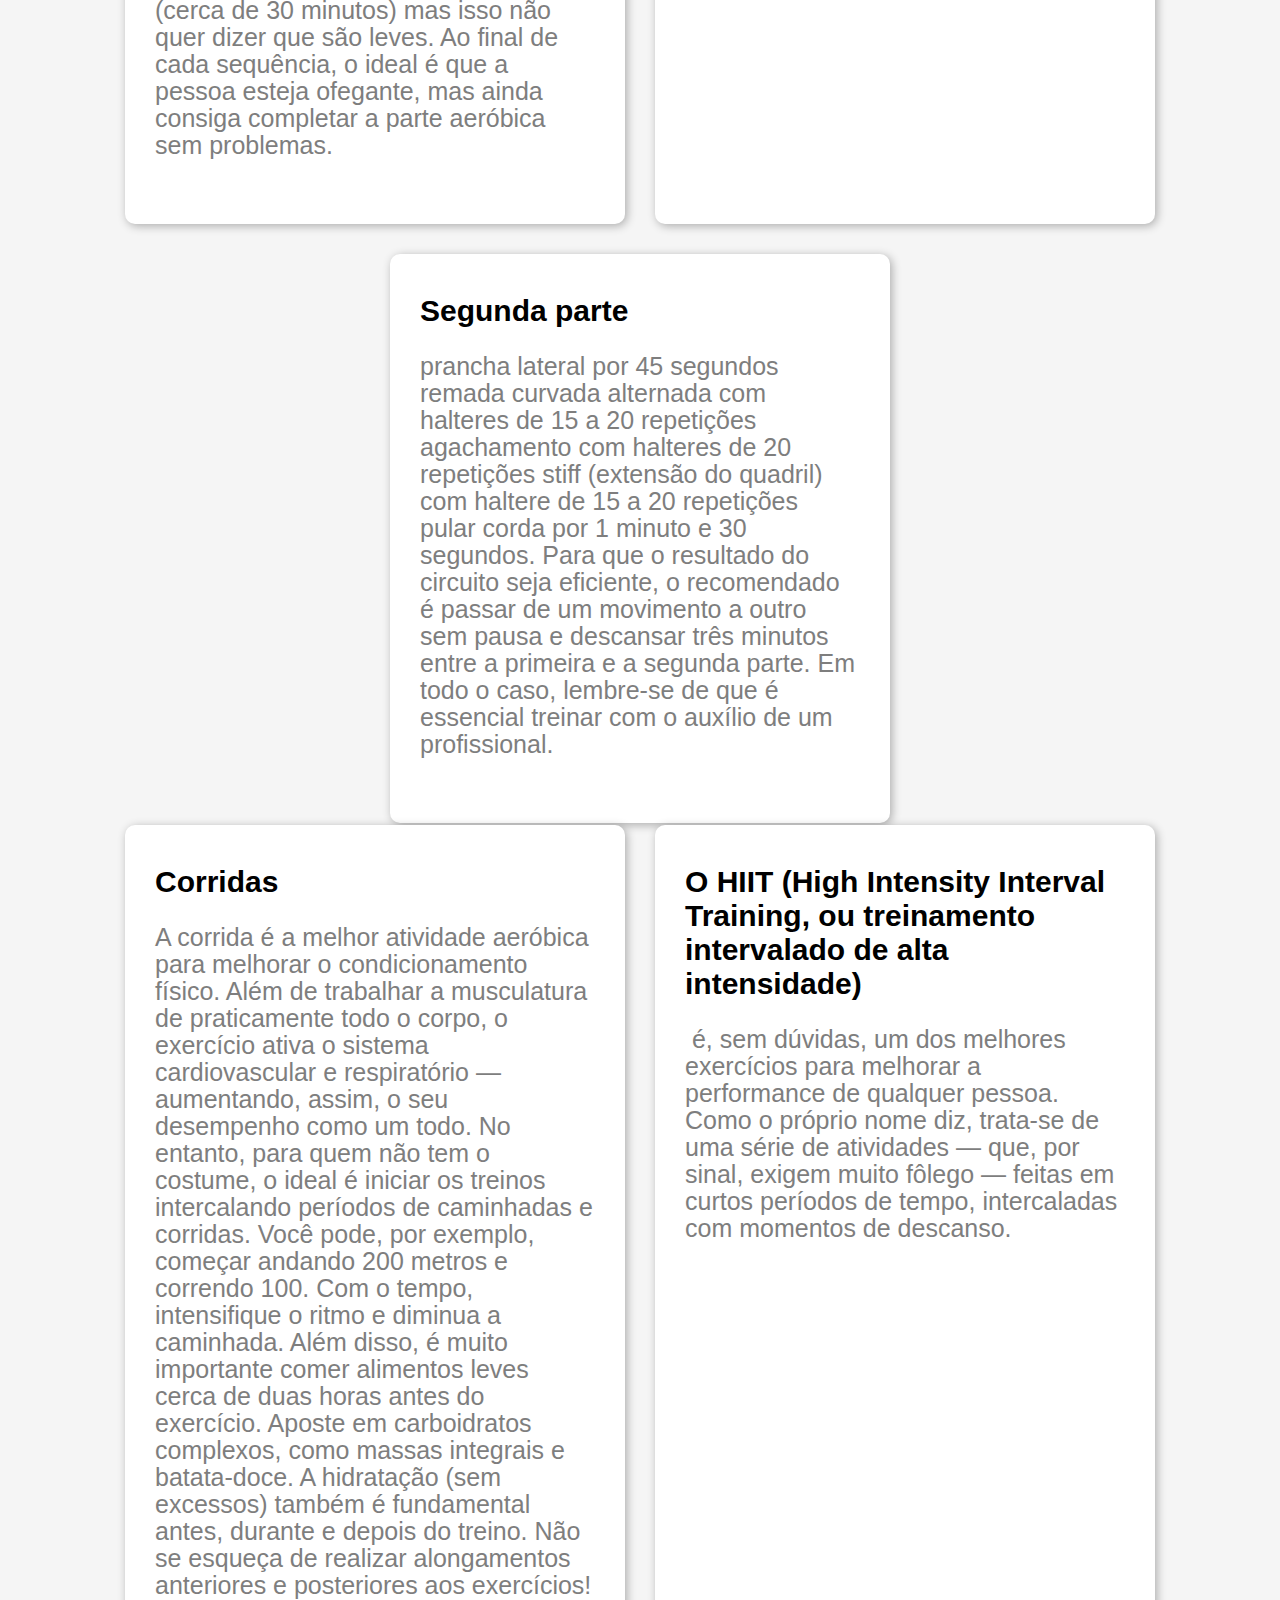
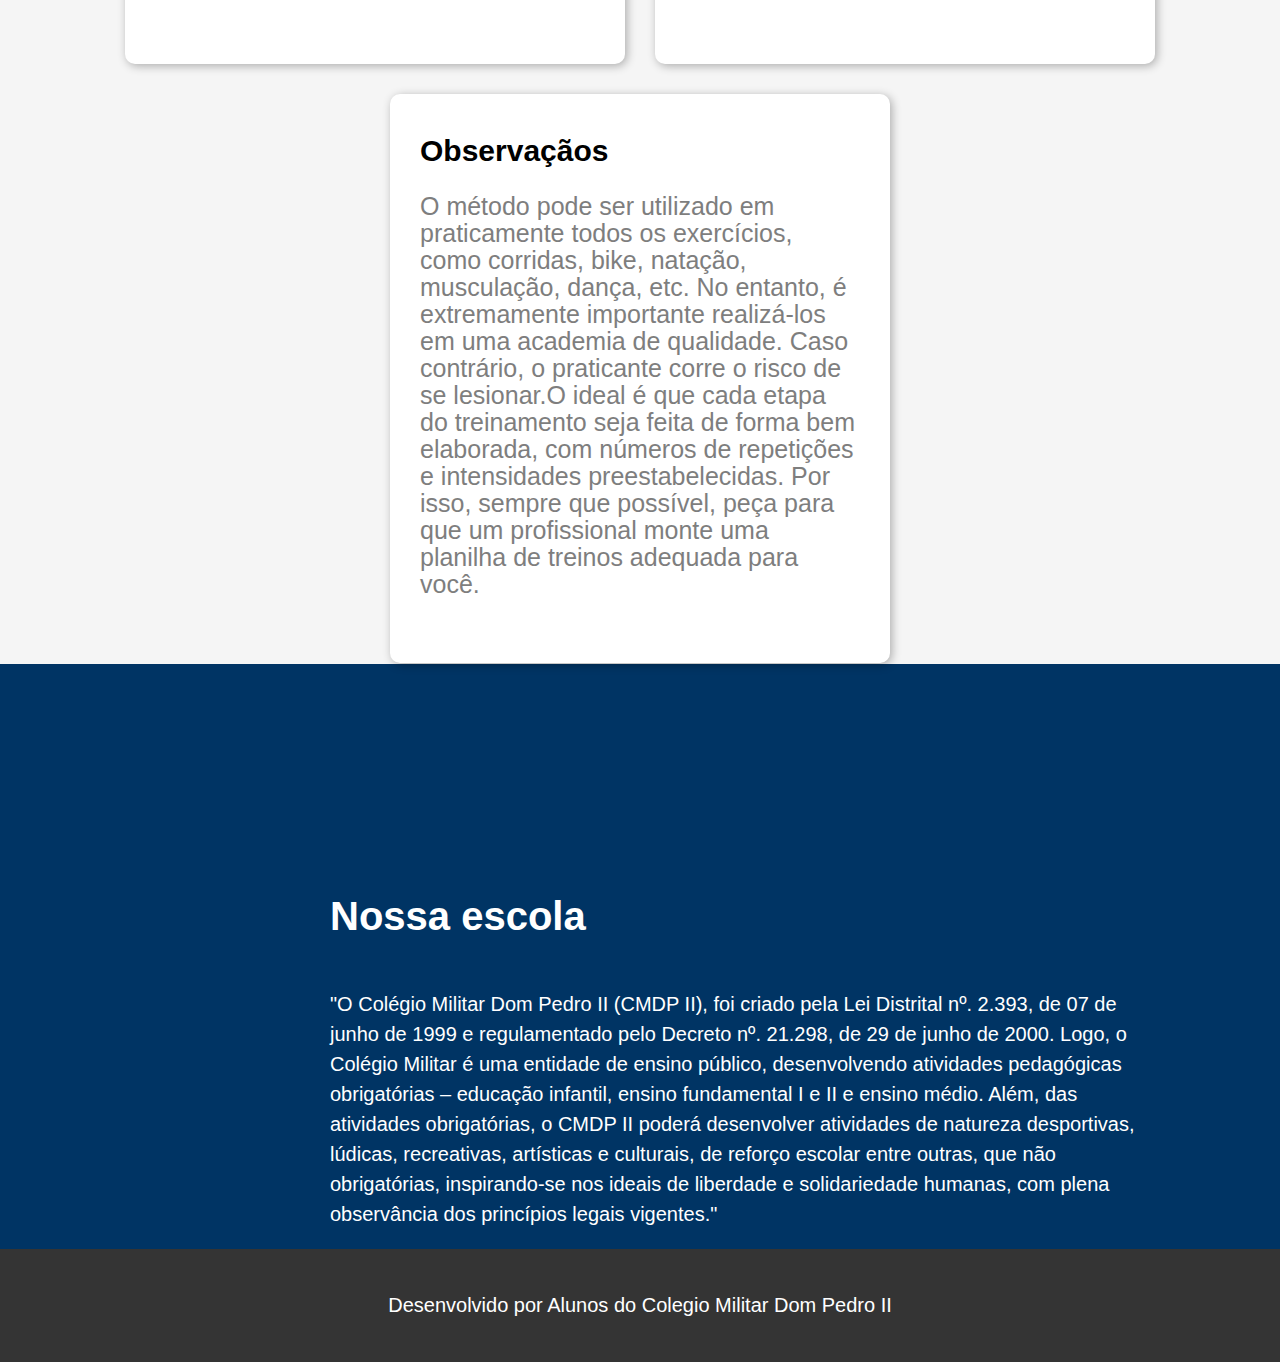
==== commit dab01c11: "Update index.html" ====
--- a/index.html
+++ b/index.html
@@ -132,7 +132,7 @@
             
             </article>                  
         </section>
-        <section  class="contatos container" id="bug">
+        <section  class="contatos container" >
             <article class="contatos__content">
              <div class="cursos-conteiner">
                     <article class="cursos-card">
@@ -178,13 +178,6 @@
         </section>
     </div>
 
-    <div class="wrapperContainer-light padding" id="contato"></div>
-
-
-    </div>
-
-    
-
     <div class="wrapperContainer-dark2 padding" id="escola">
         <section  class="container escola">
 
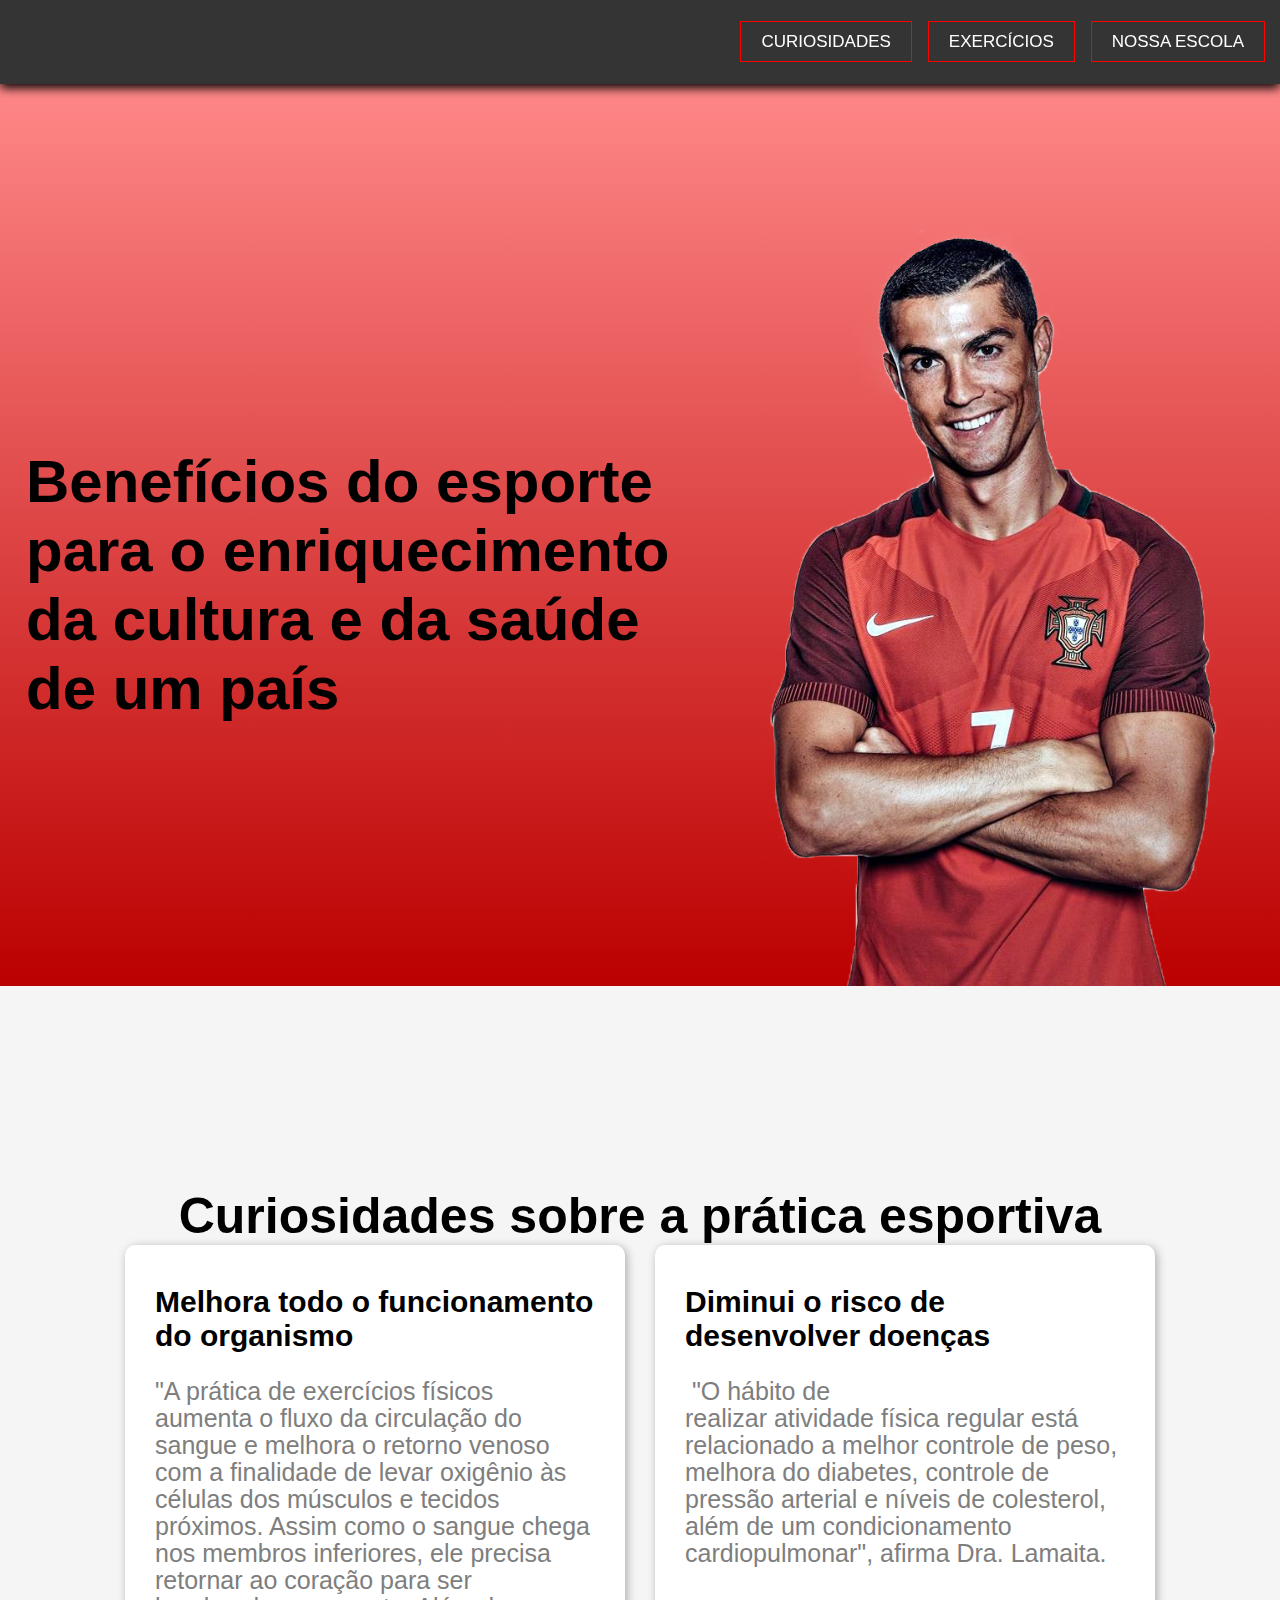
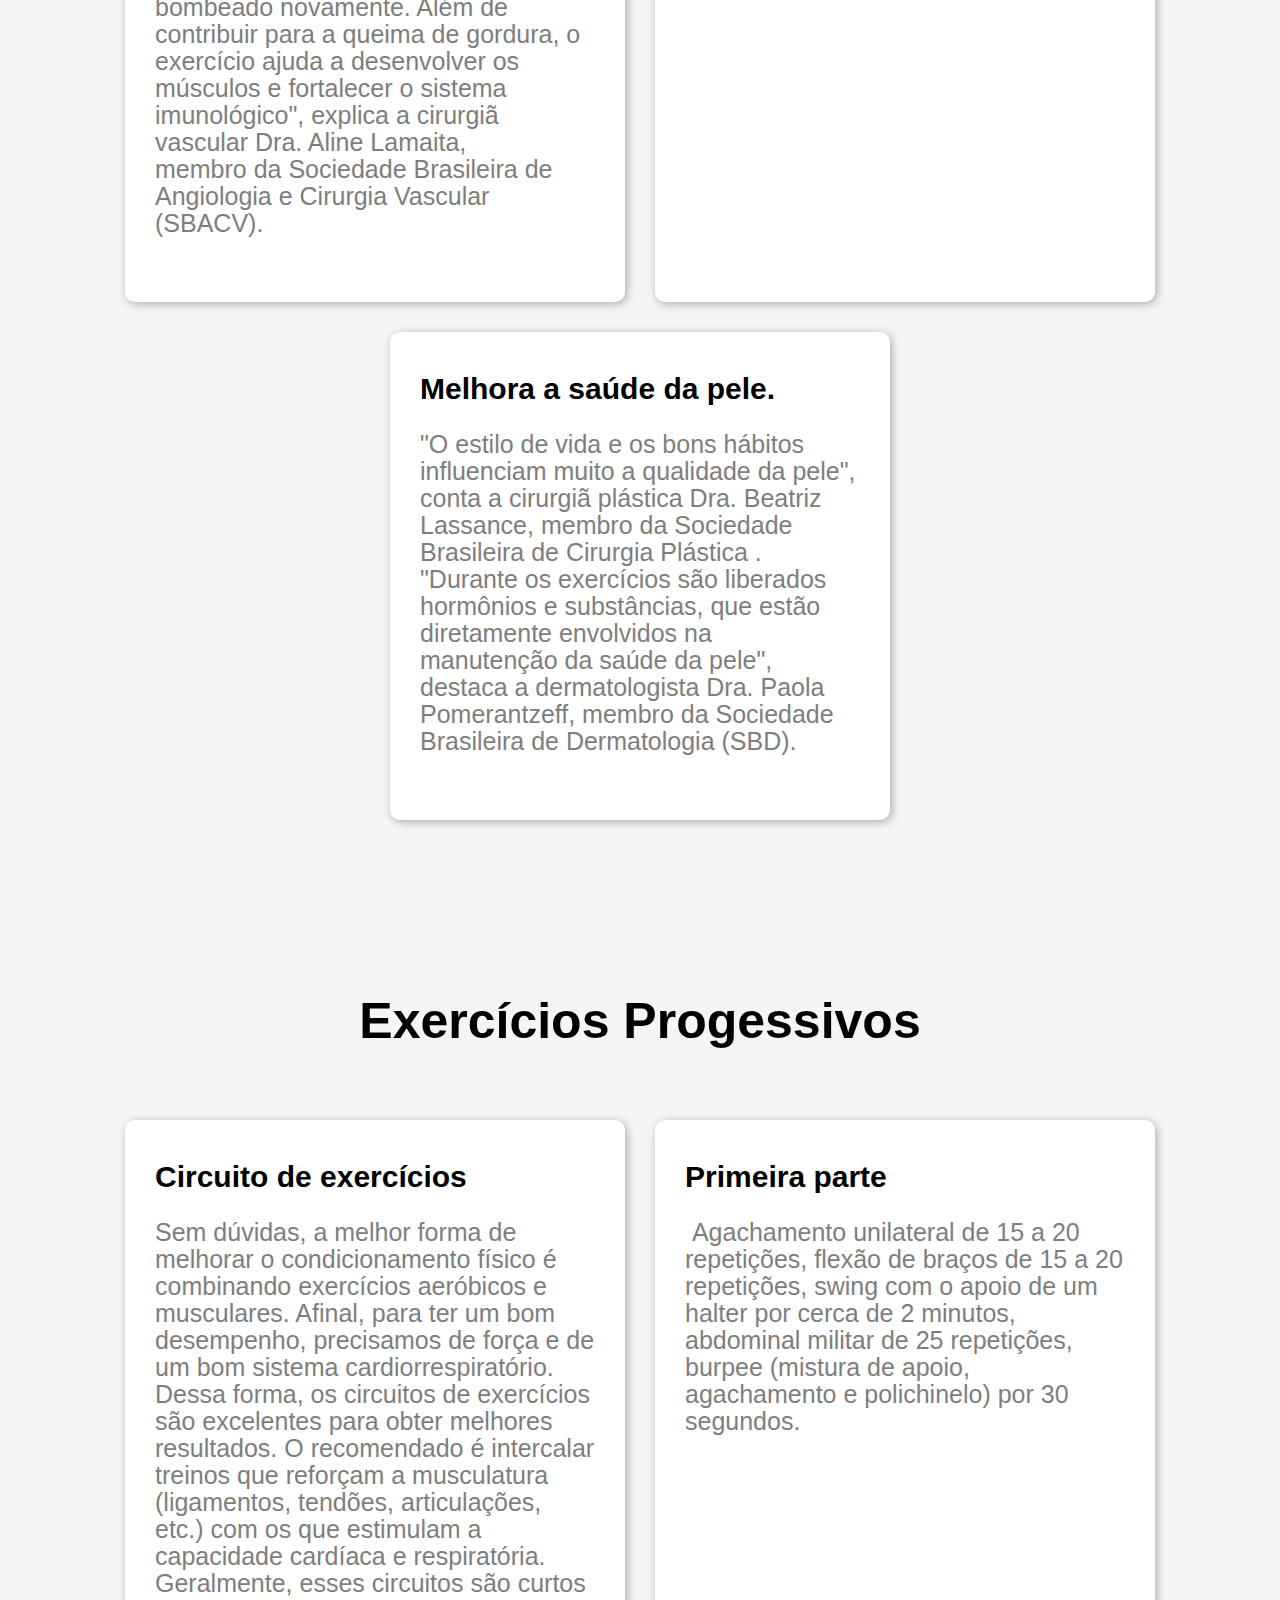
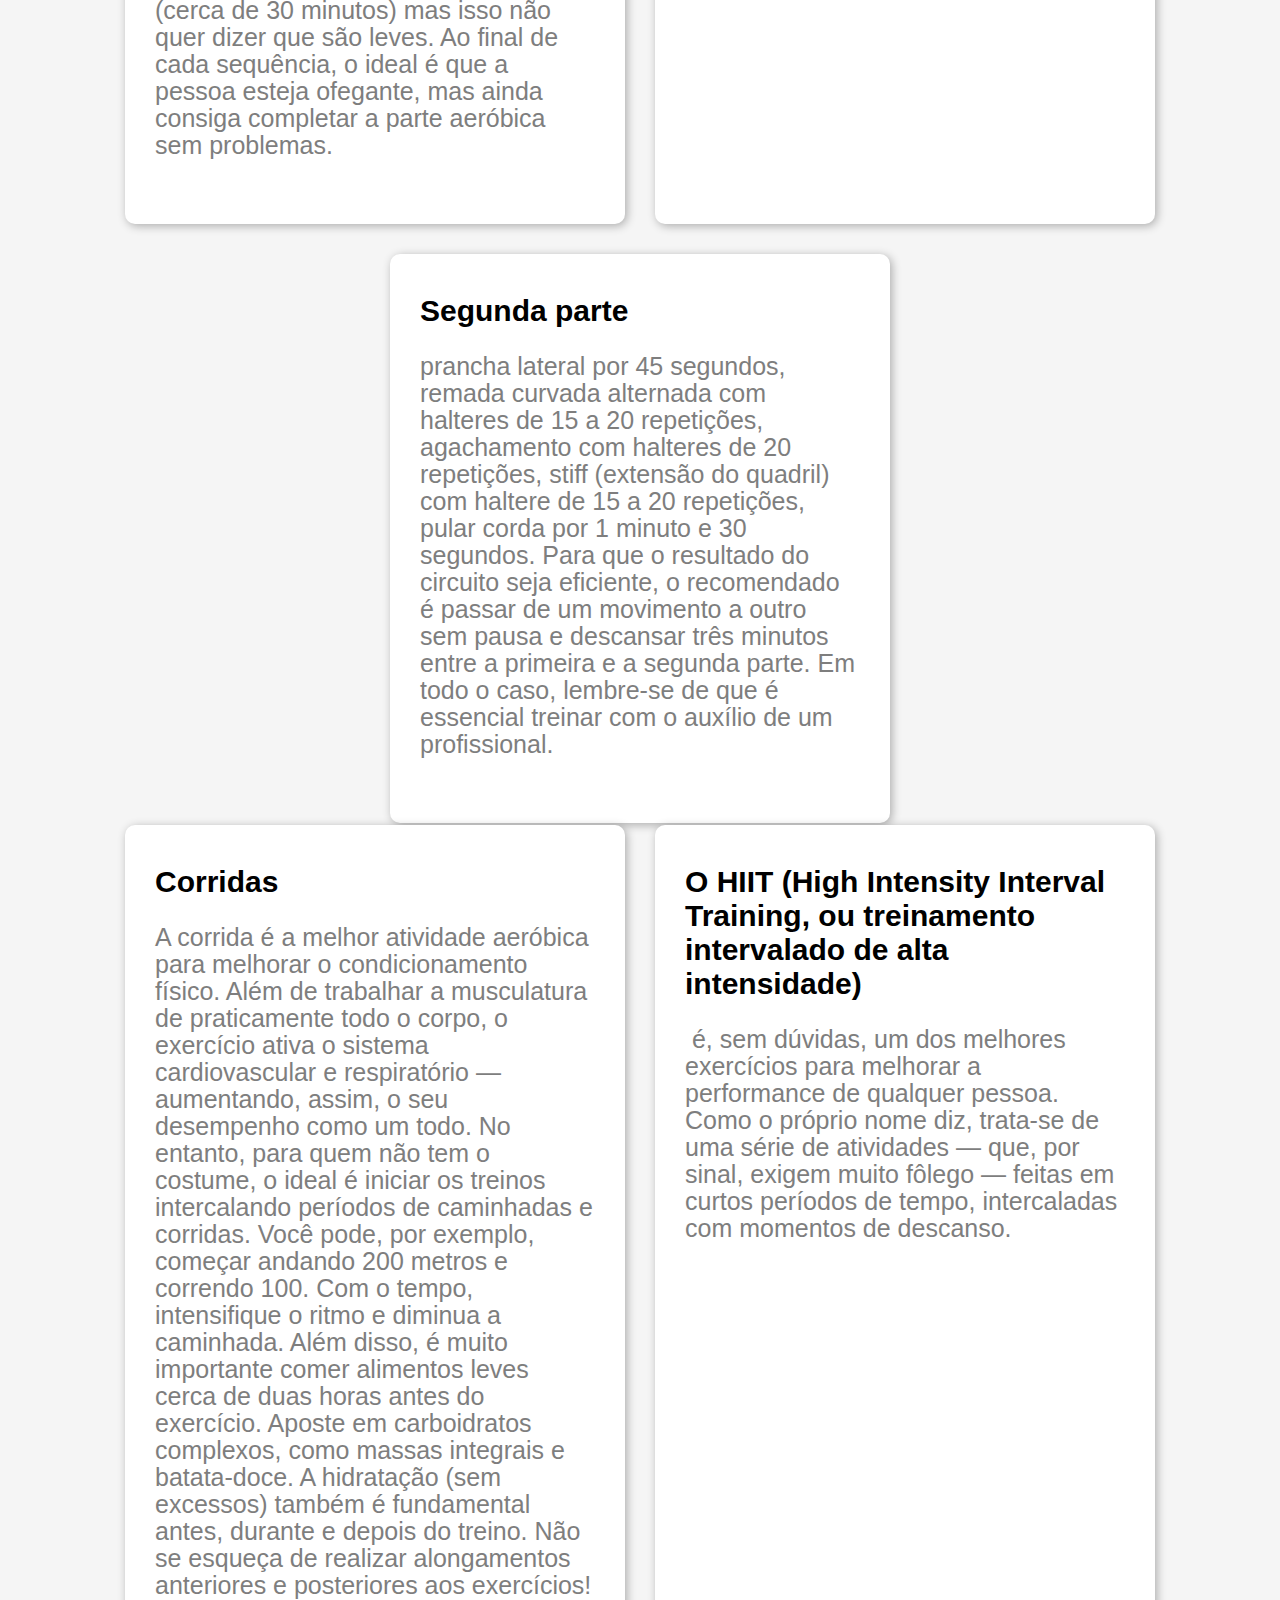
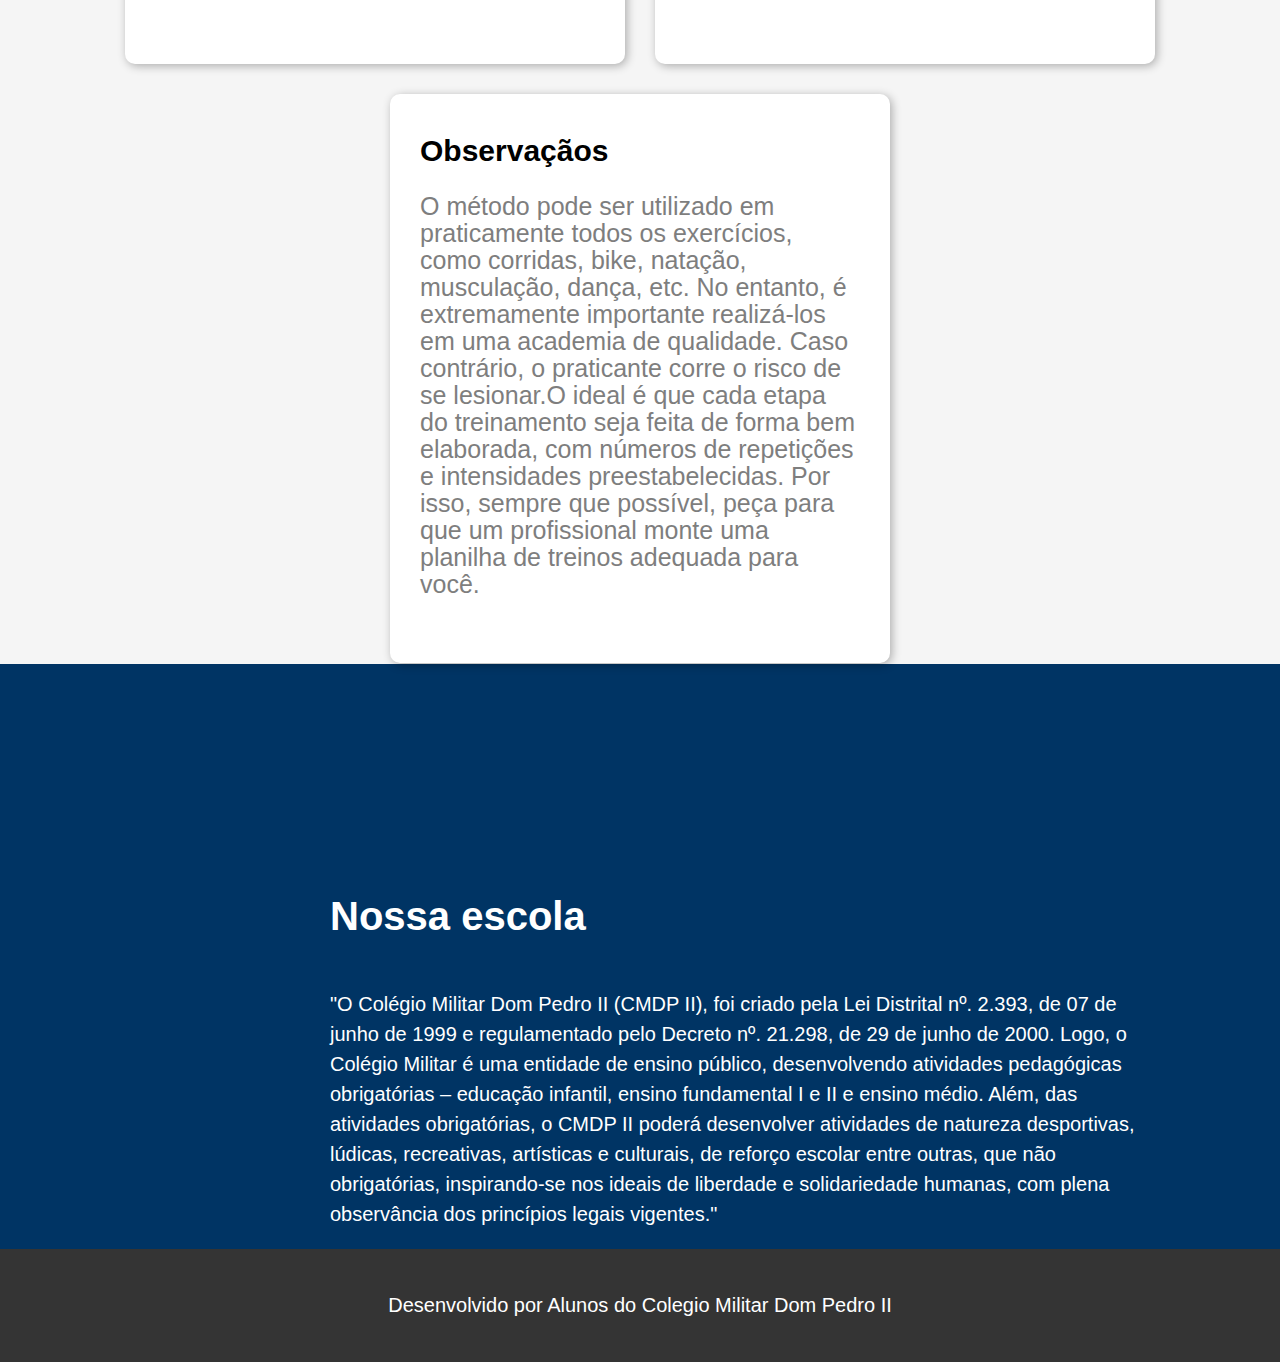
==== commit 7f2e7539: "Update index.html" ====
--- a/index.html
+++ b/index.html
@@ -104,10 +104,10 @@
     
                         <div class="cursos-card__text">
                             <h3>Primeira parte</h3>
-                            <p> agachamento unilateral de 15 a 20 repetições
-                                flexão de braços de 15 a 20 repetições
-                                swing com o apoio de um halter por cerca de 2 minutos
-                                abdominal militar de 25 repetições
+                            <p> Agachamento unilateral de 15 a 20 repetições,
+                                flexão de braços de 15 a 20 repetições,
+                                swing com o apoio de um halter por cerca de 2 minutos,
+                                abdominal militar de 25 repetições,
                                 burpee (mistura de apoio, agachamento e polichinelo) por 30 segundos.</p>
                         </div>
     
@@ -118,10 +118,10 @@
     
                         <div class="cursos-card__text">
                                 <h3>Segunda parte</h3>
-                                <p>prancha lateral por 45 segundos
-                                    remada curvada alternada com halteres de 15 a 20 repetições
-                                    agachamento com halteres de 20 repetições
-                                    stiff (extensão do quadril) com haltere de 15 a 20 repetições
+                                <p>prancha lateral por 45 segundos,
+                                    remada curvada alternada com halteres de 15 a 20 repetições,
+                                    agachamento com halteres de 20 repetições,
+                                    stiff (extensão do quadril) com haltere de 15 a 20 repetições,
                                     pular corda por 1 minuto e 30 segundos.
                                     Para que o resultado do circuito seja eficiente, o recomendado é passar de um movimento a outro sem pausa e descansar três minutos entre a primeira e a segunda parte. Em todo o caso, lembre-se de que é essencial treinar com o auxílio de um profissional.</p>
                         </div>                        
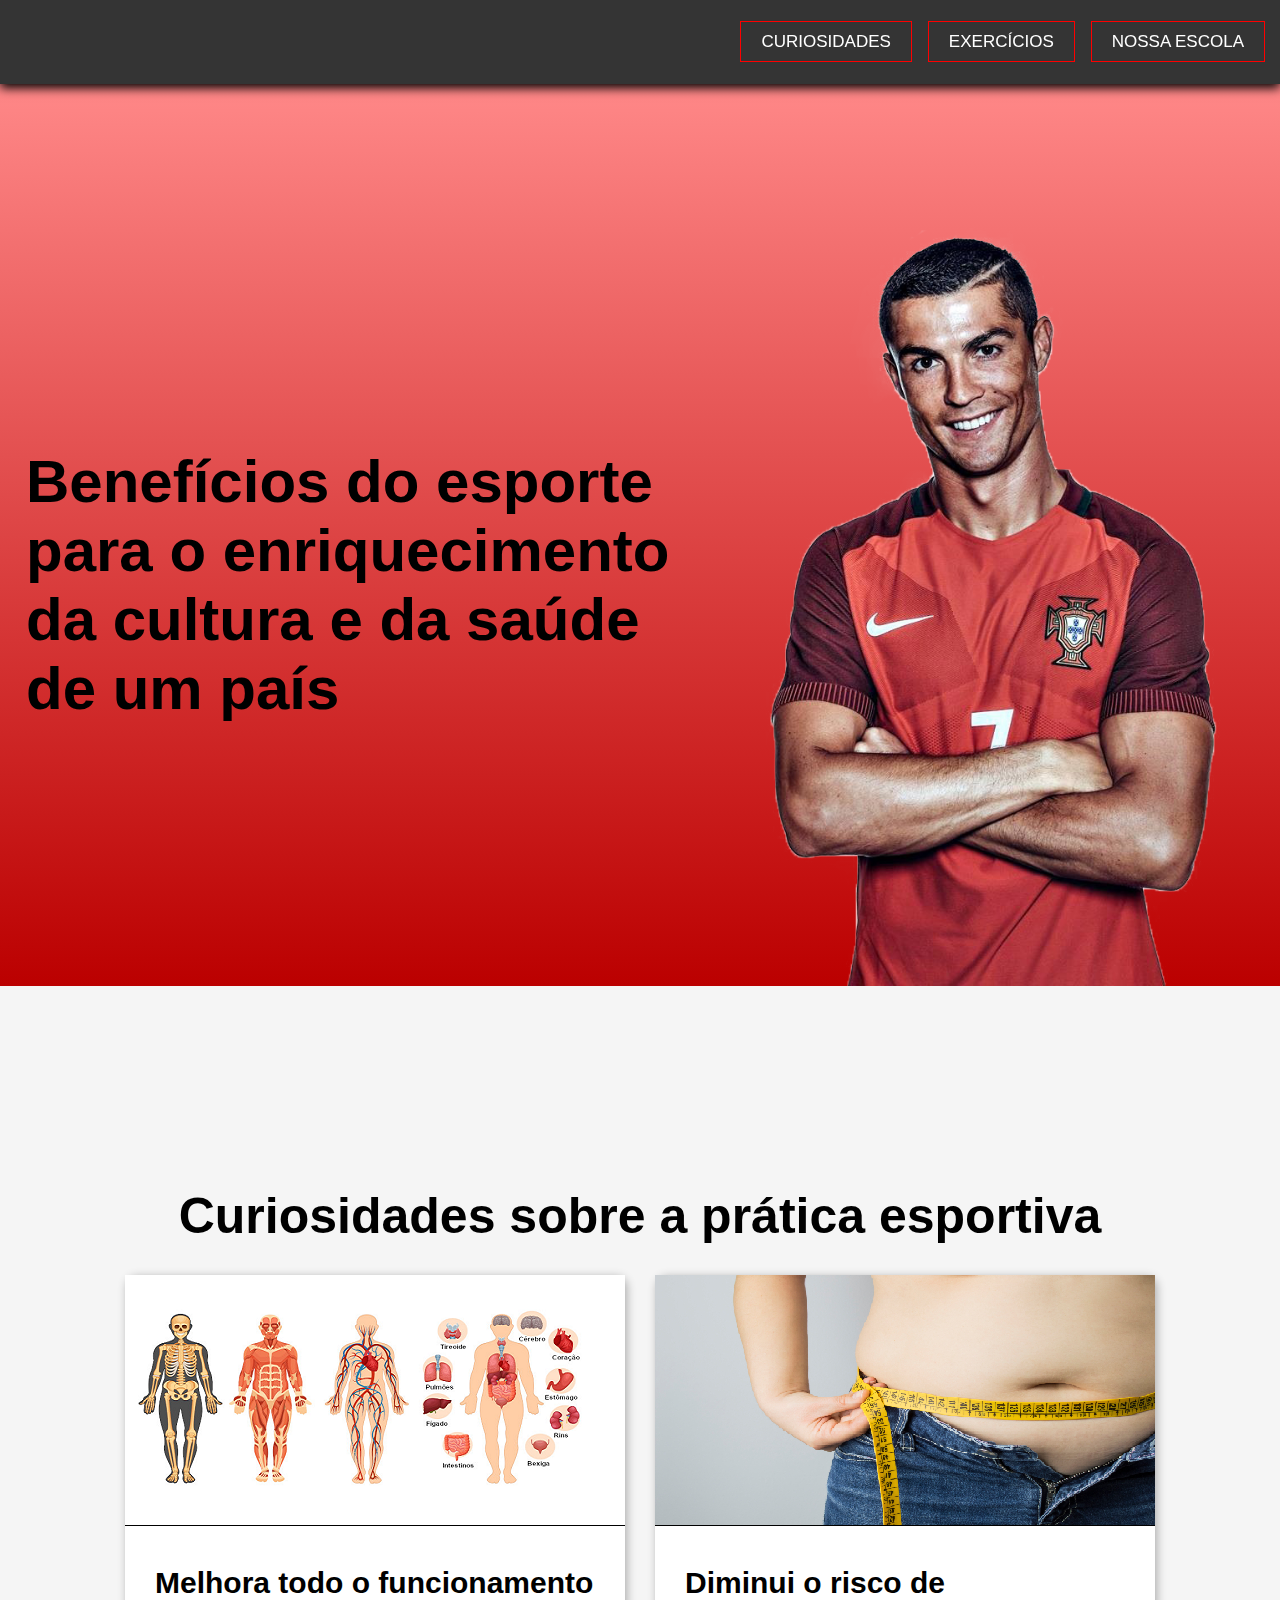
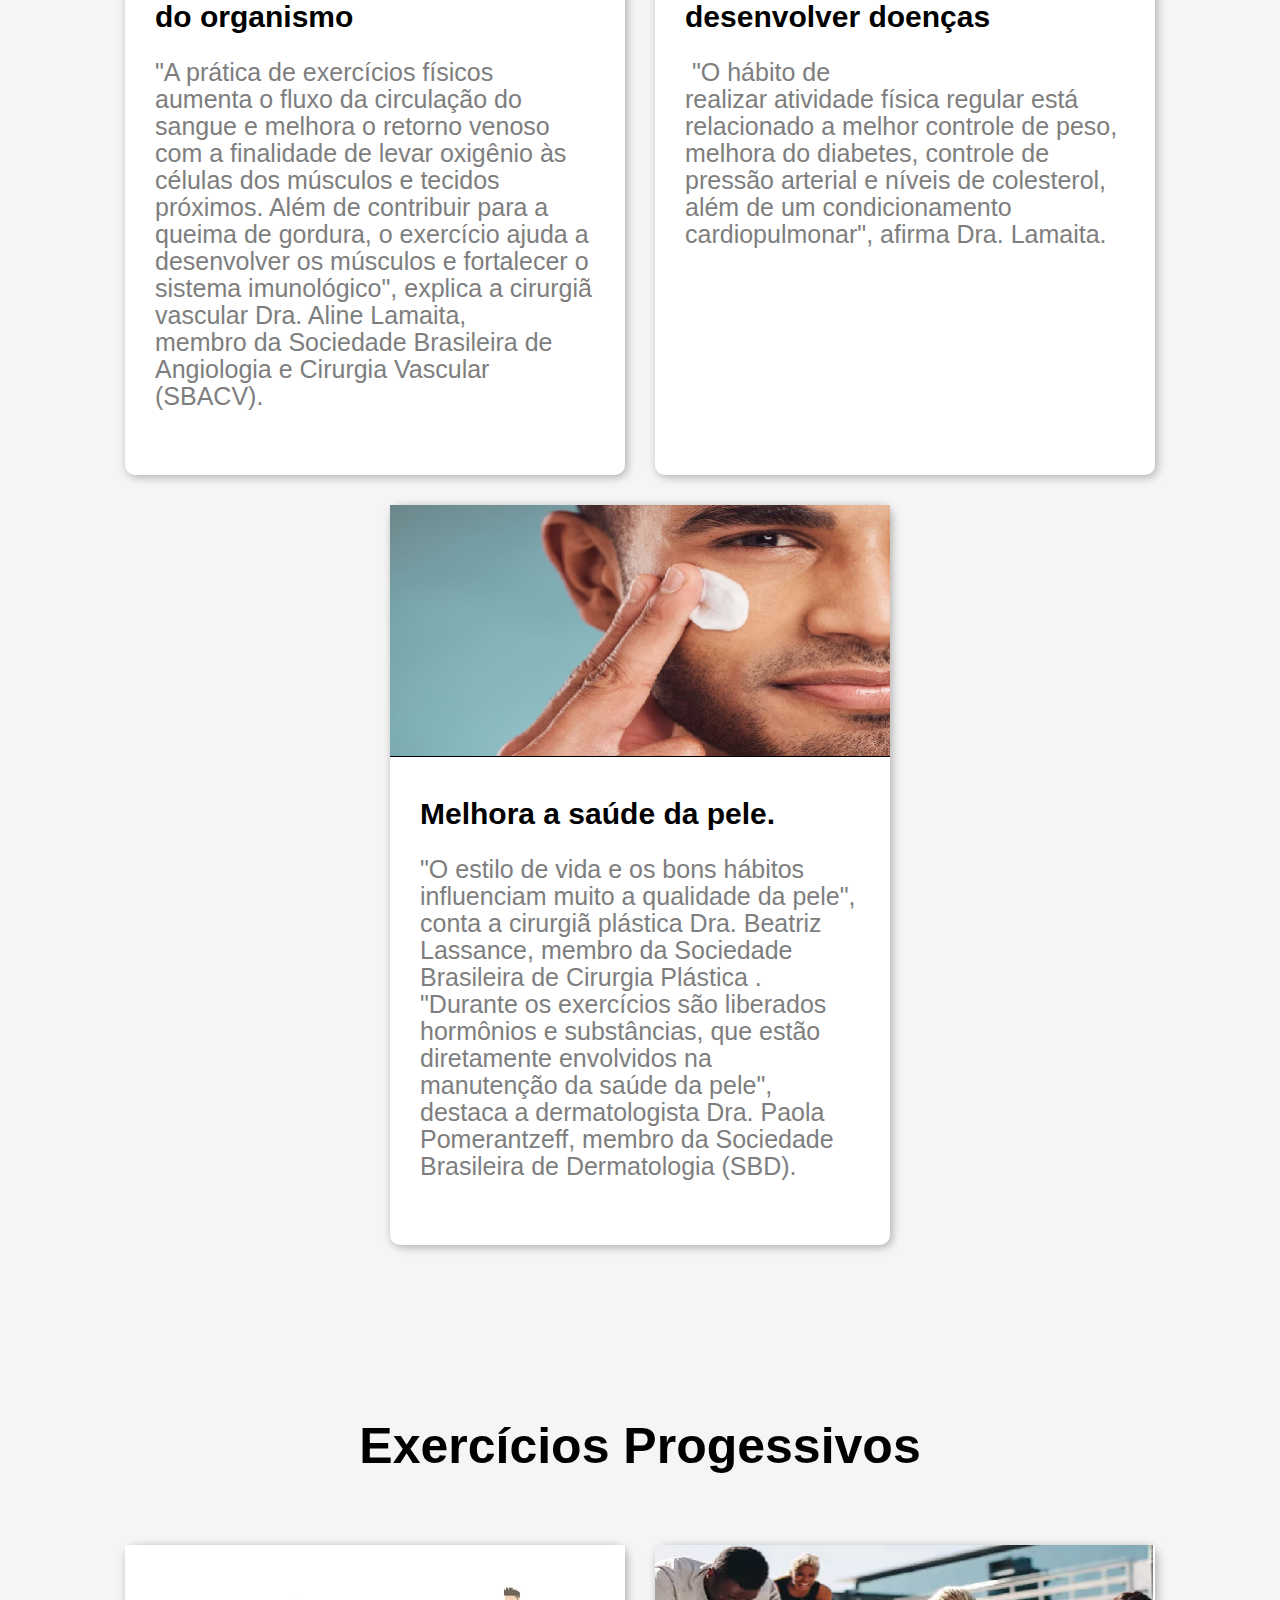
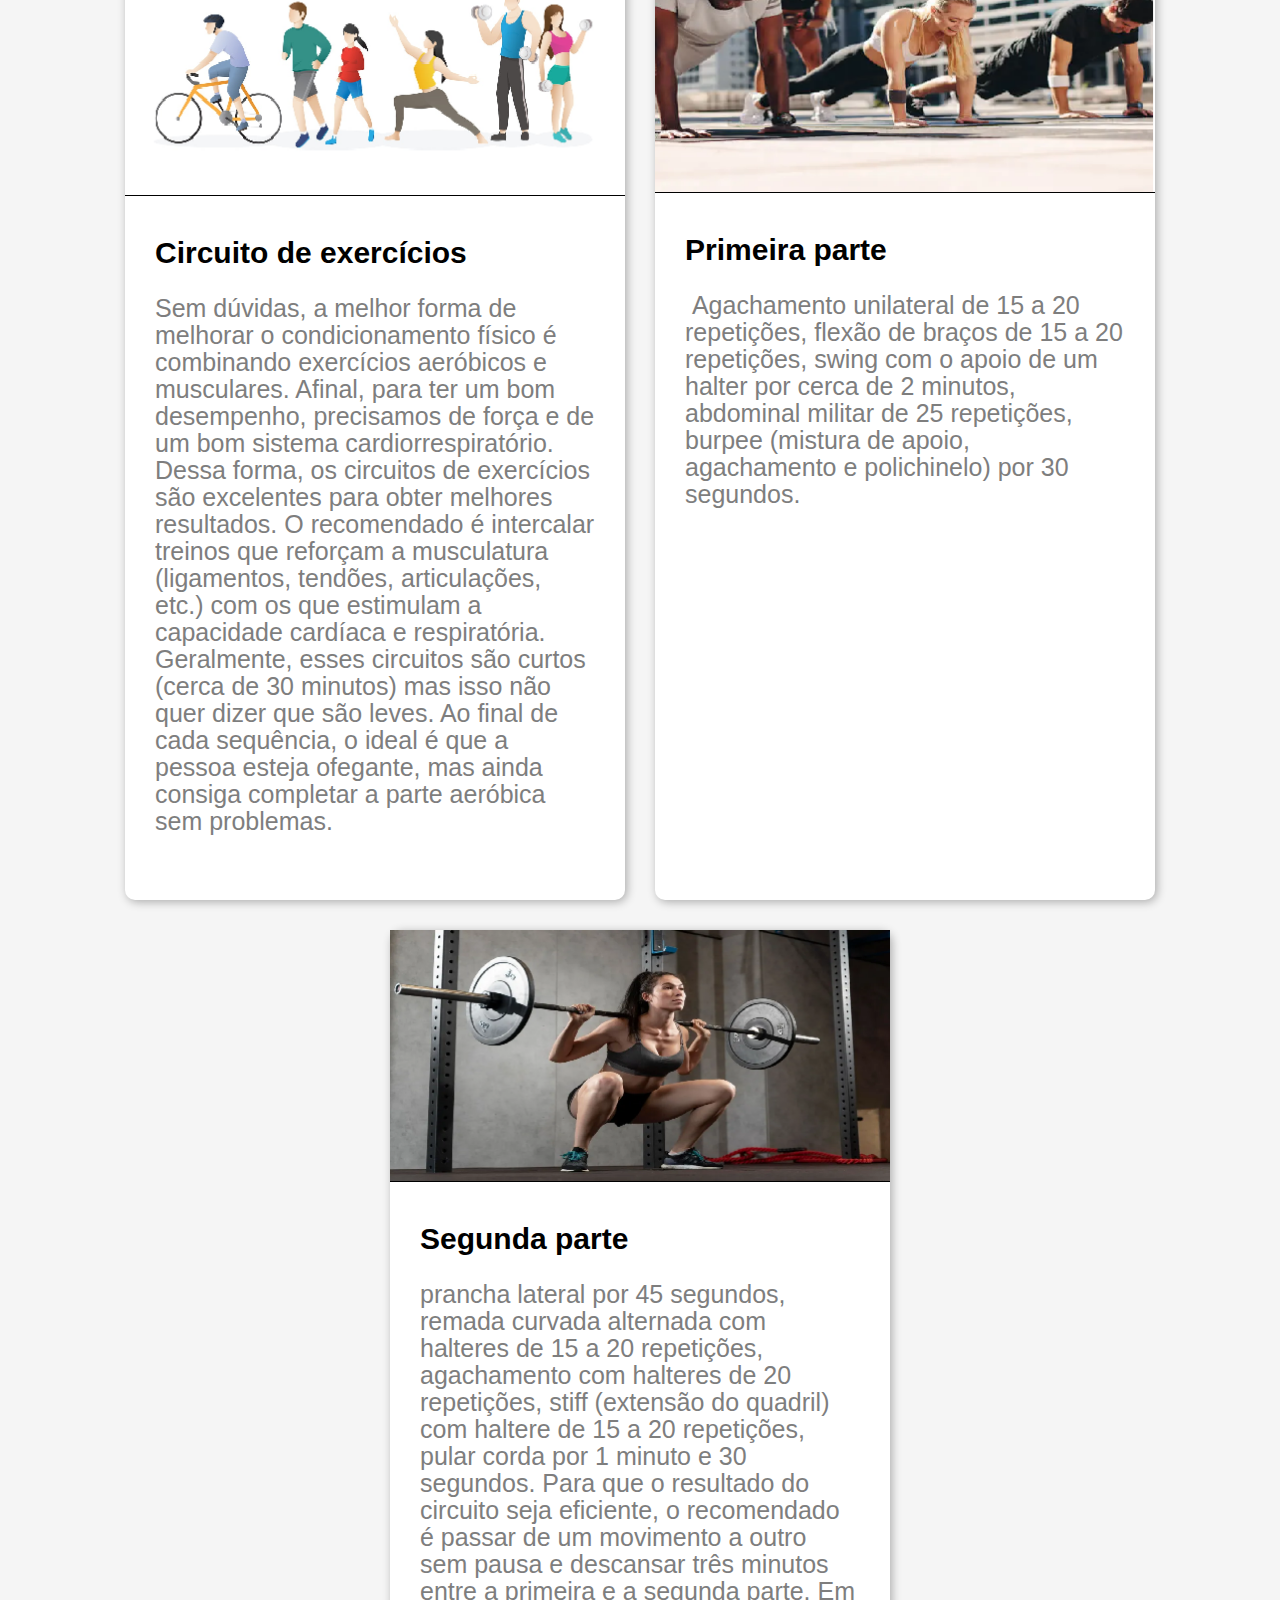
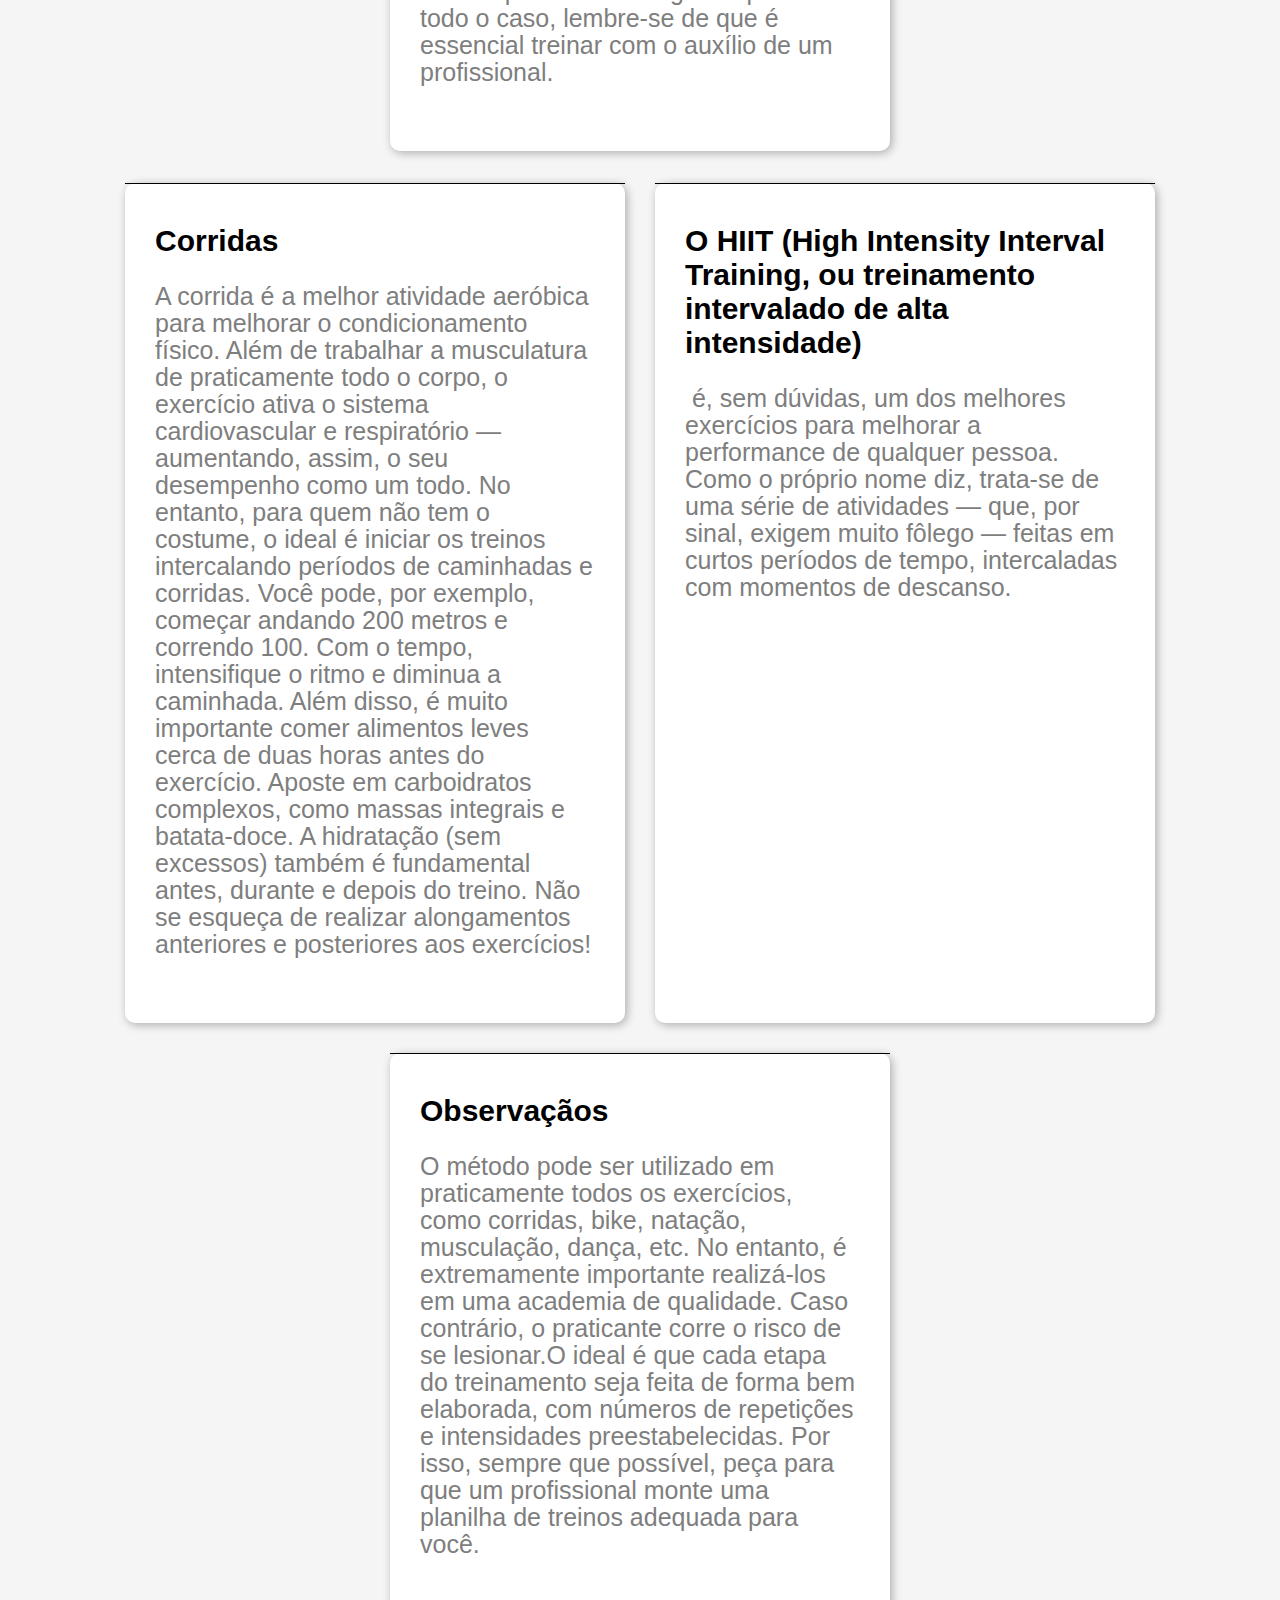
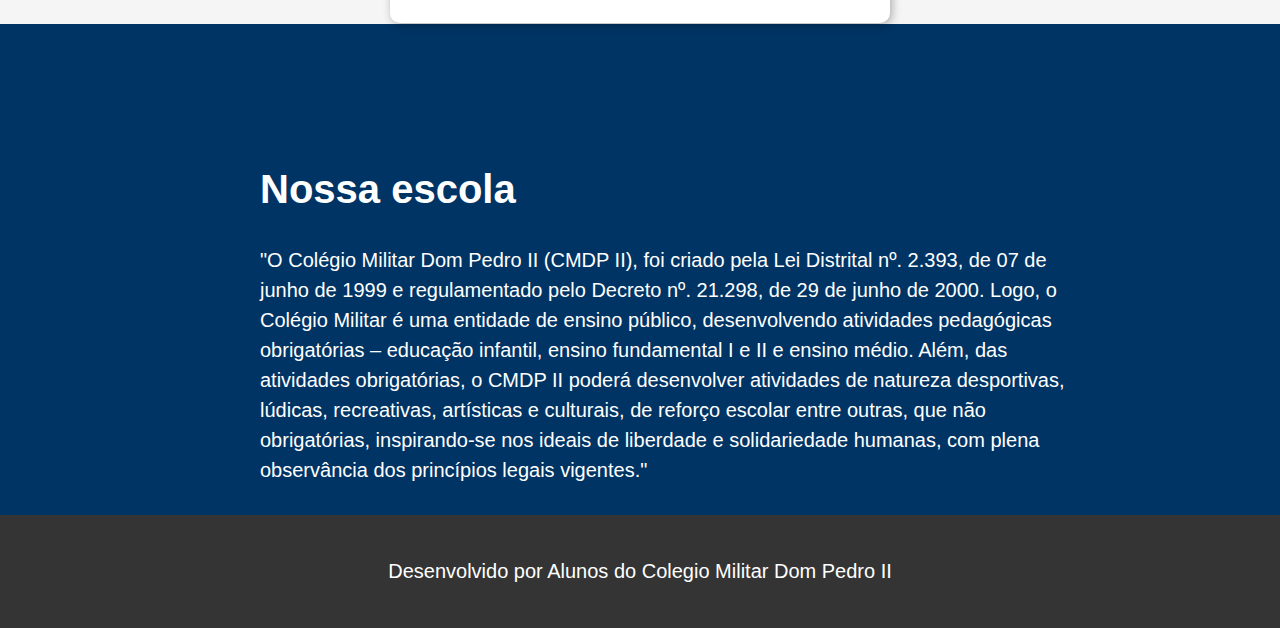
==== commit 0d7334f4: "1" ====
--- a/index.html
+++ b/index.html
@@ -43,18 +43,19 @@
             <div class="cursos-conteiner">
                 <article class="cursos-card">
 
-                    <img src="../imagens/curso-design.png" alt="">
+                    <img src="../imagens/organismos.png" alt="">
 
                     <div class="cursos-card__text">
                         <h3>Melhora todo o funcionamento do organismo</h3>
-                        <p>"A prática de exercícios físicos aumenta o fluxo da circulação do sangue e melhora o retorno venoso com a finalidade de levar oxigênio às células dos músculos e tecidos próximos. Assim como o sangue chega nos membros inferiores, ele precisa retornar ao coração para ser bombeado novamente. Além de contribuir para a queima de gordura, o exercício ajuda a desenvolver os músculos e fortalecer o sistema imunológico", explica a cirurgiã vascular Dra. Aline Lamaita, membro da Sociedade Brasileira de Angiologia e Cirurgia Vascular (SBACV). 
+                        <p>"A prática de exercícios físicos aumenta o fluxo da circulação do sangue e melhora o retorno venoso com a finalidade de levar oxigênio às células dos músculos e tecidos próximos. 
+                            Além de contribuir para a queima de gordura, o exercício ajuda a desenvolver os músculos e fortalecer o sistema imunológico", explica a cirurgiã vascular Dra.  Aline Lamaita, membro da Sociedade Brasileira de Angiologia e Cirurgia Vascular (SBACV). 
                         </p>
                     </div>
 
                 </article>
                 <article class="cursos-card">
 
-                    <img src="../imagens/curso-design-1.png" alt="">
+                    <img src="../imagens/obeso.png" alt="">
 
                     <div class="cursos-card__text">
                         <h3>Diminui o risco de desenvolver doenças</h3>
@@ -64,7 +65,7 @@
                 </article>
                 <article class="cursos-card">
 
-                    <img src="../imagens/curso-design-2.png" alt="">
+                    <img src="../imagens/pele.png" alt="">
 
                     <div class="cursos-card__text">
                             <h3>Melhora a saúde da pele.</h3>
@@ -88,7 +89,7 @@
                 <div class="cursos-conteiner">
                     <article class="cursos-card">
     
-                        <img src="../imagens/curso-design.png" alt="">
+                        <img src="../imagens/exercicios.png" alt="">
     
                         <div class="cursos-card__text">
                             <h3>Circuito de exercícios</h3>
@@ -100,7 +101,7 @@
                     </article>
                     <article class="cursos-card">
     
-                        <img src="../imagens/curso-design-1.png" alt="">
+                        <img src="../imagens/flexao.png" alt="">
     
                         <div class="cursos-card__text">
                             <h3>Primeira parte</h3>
@@ -114,7 +115,7 @@
                     </article>
                     <article class="cursos-card">
     
-                        <img src="../imagens/curso-design-2.png" alt="">
+                        <img src="../imagens/agachamento.png" alt="">
     
                         <div class="cursos-card__text">
                                 <h3>Segunda parte</h3>
@@ -132,7 +133,7 @@
             
             </article>                  
         </section>
-        <section  class="contatos container" >
+        <section  class="contatos container margin-top" >
             <article class="contatos__content">
              <div class="cursos-conteiner">
                     <article class="cursos-card">
@@ -179,7 +180,7 @@
     </div>
 
     <div class="wrapperContainer-dark2 padding" id="escola">
-        <section  class="container escola">
+        <section  class="escola">
 
             <div class="escola__img">
                 <img src="../imagens/nossa-escola.png" alt="">
--- a/feira.css
+++ b/feira.css
@@ -3,6 +3,7 @@
     box-sizing: border-box;
     padding: 0;
     margin: 0;
+    width: 100vw;
 }
 
 .wrapperContainer-dark{
@@ -23,6 +24,9 @@
 }
 .padding{
     padding-top: 10rem;
+}
+.margin-top{
+    margin: 3rem auto 0;
 }
 body{
     margin: 0;
@@ -113,6 +117,7 @@
     font-size: 5rem;
     margin: 10rem 0 0 0;
     text-align: center;
+    margin-bottom: 3rem;
 }
 .cursos-conteiner{
     margin: auto;
@@ -130,6 +135,7 @@
 .cursos-card img{
     display: block;
     width: 100%;
+    border-bottom: 0.1rem solid black;
 }
 .cursos-card__text{
     padding: 4rem 3rem;
@@ -160,12 +166,12 @@
 /* fim do cursos */
 
 /* inicio da escola */
+
 .escola{
-    width: 100vw;
-    display: flex;
-    /* flex-wrap: wrap; */
+    width: 100%;
+    display: flex;
     gap: 25rem;
-    padding: 8rem 8rem 0;
+    padding: 1rem;
     justify-content: space-around;
 } 
 .escola__text{
@@ -173,7 +179,7 @@
 }
 .escola__text h2{
     font-size: 4rem;
-    margin: 5rem 0;
+    width: 80%;
 }
 .escola__text p{
     font-size: 2rem;
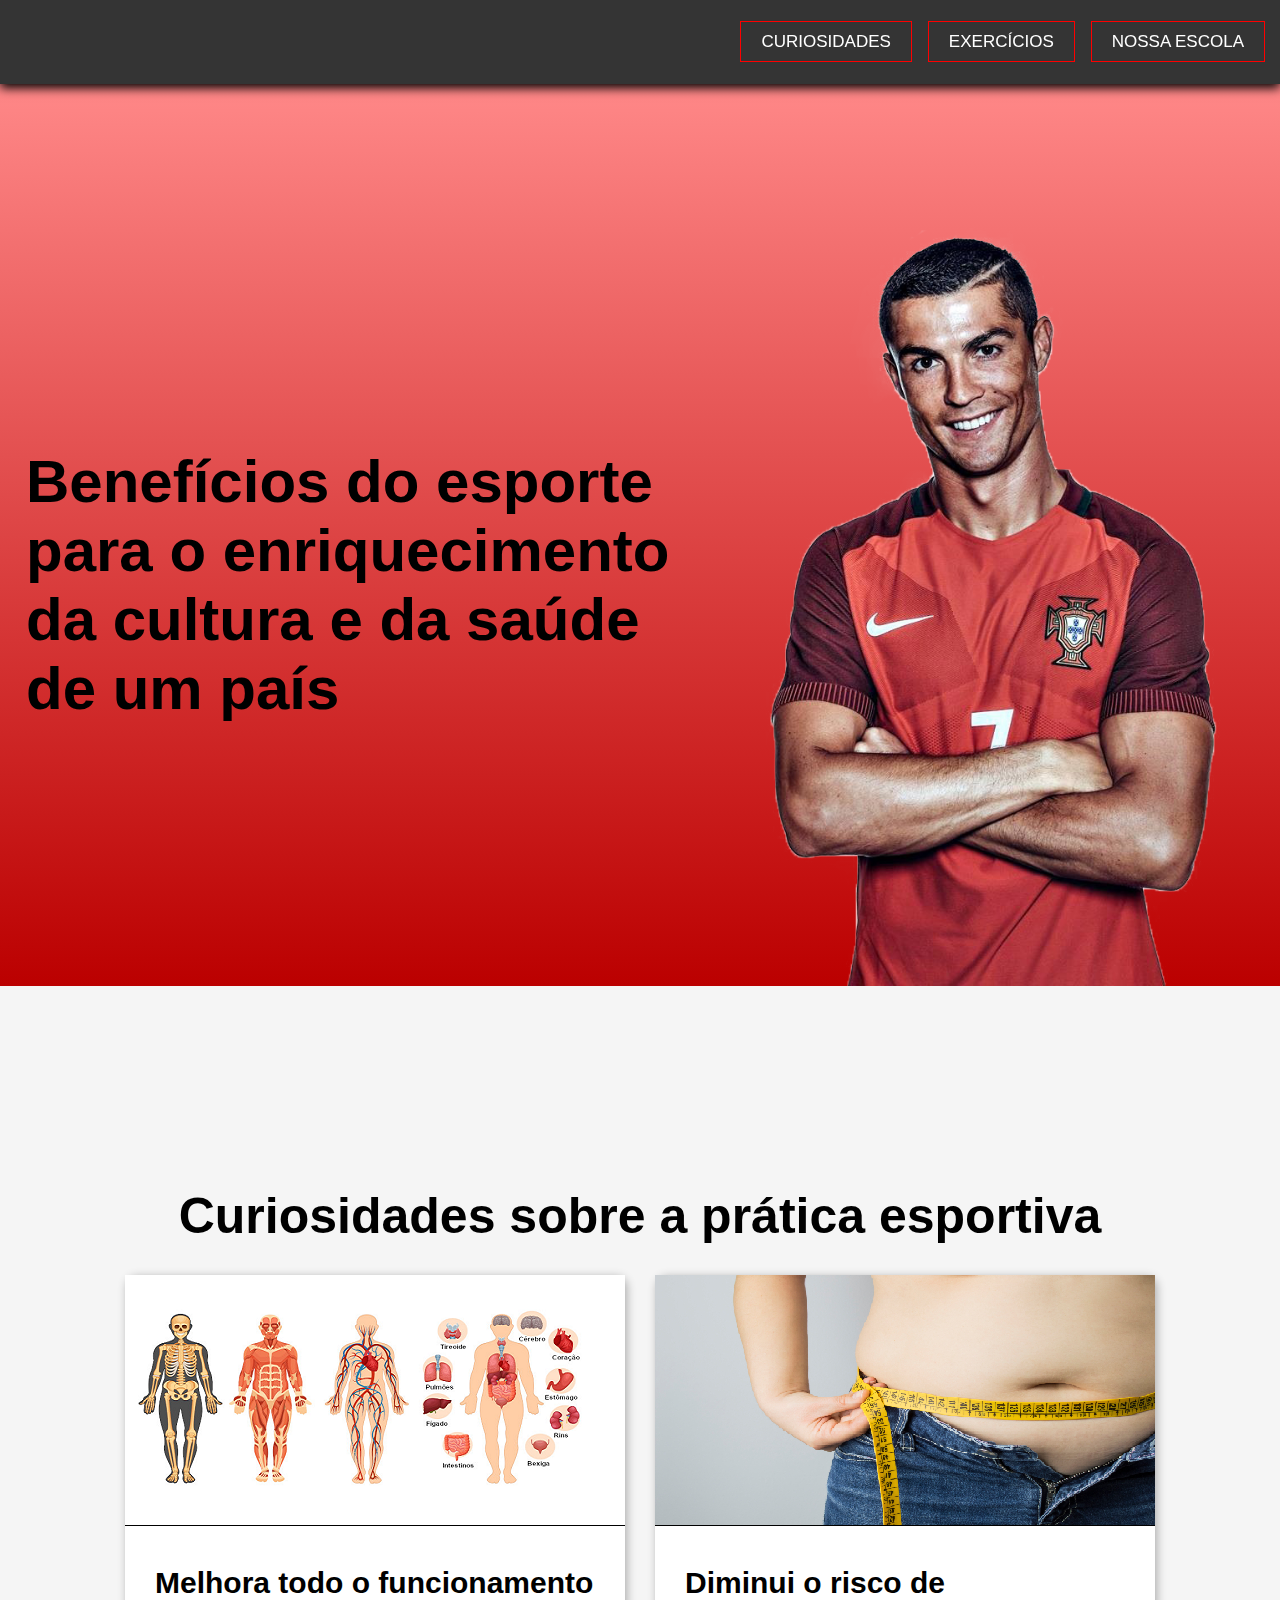
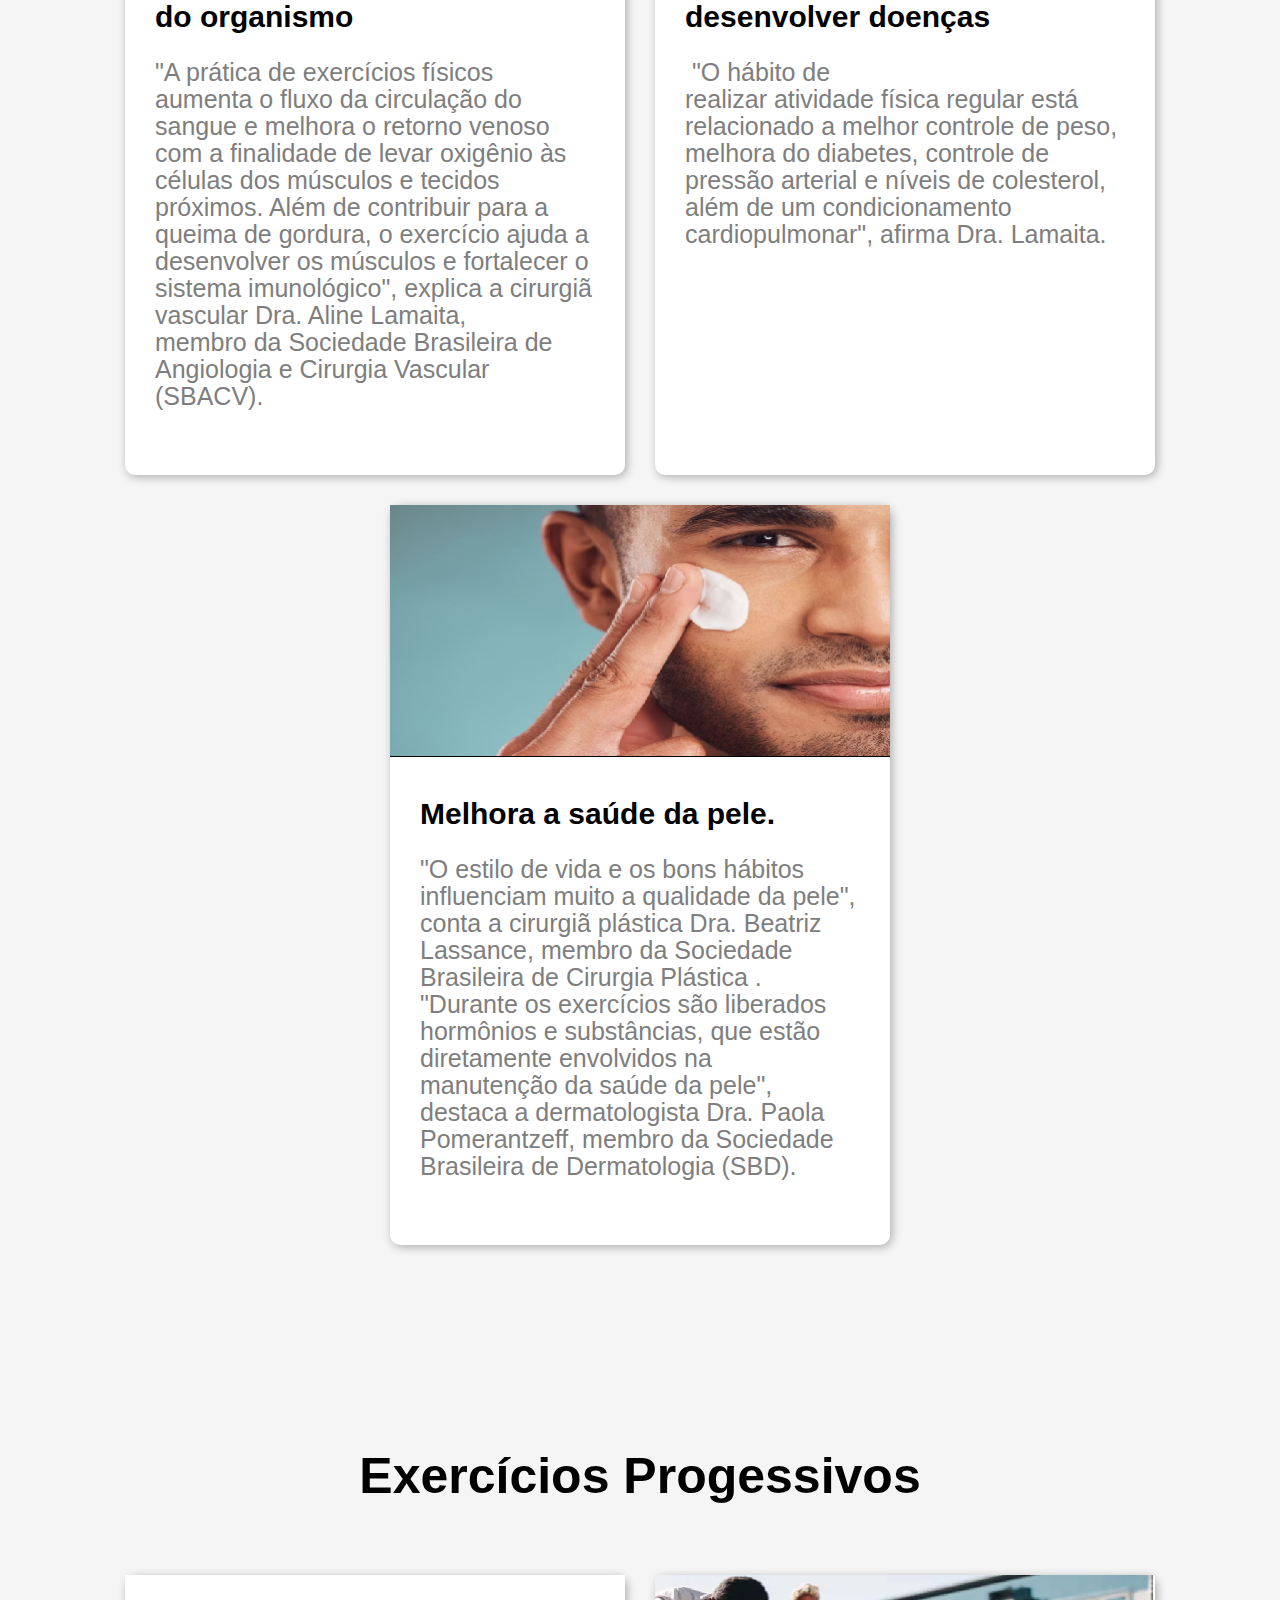
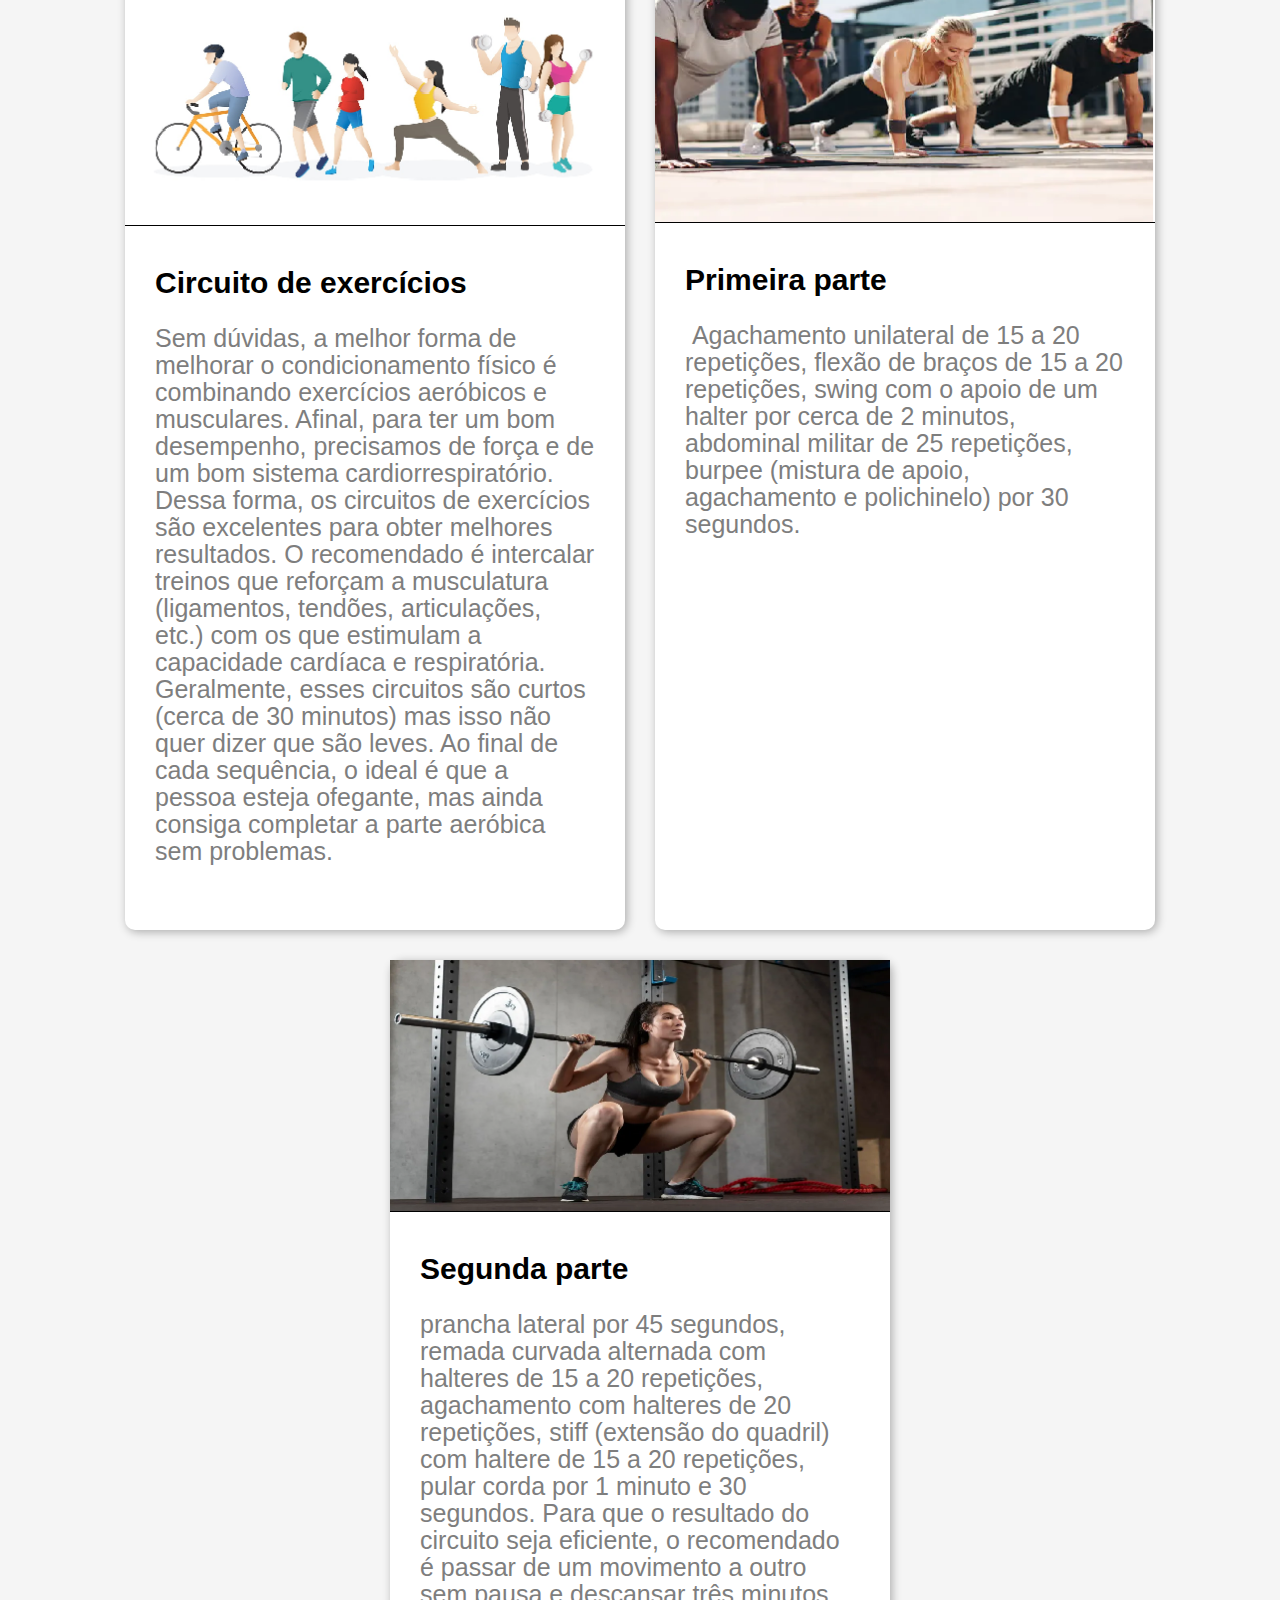
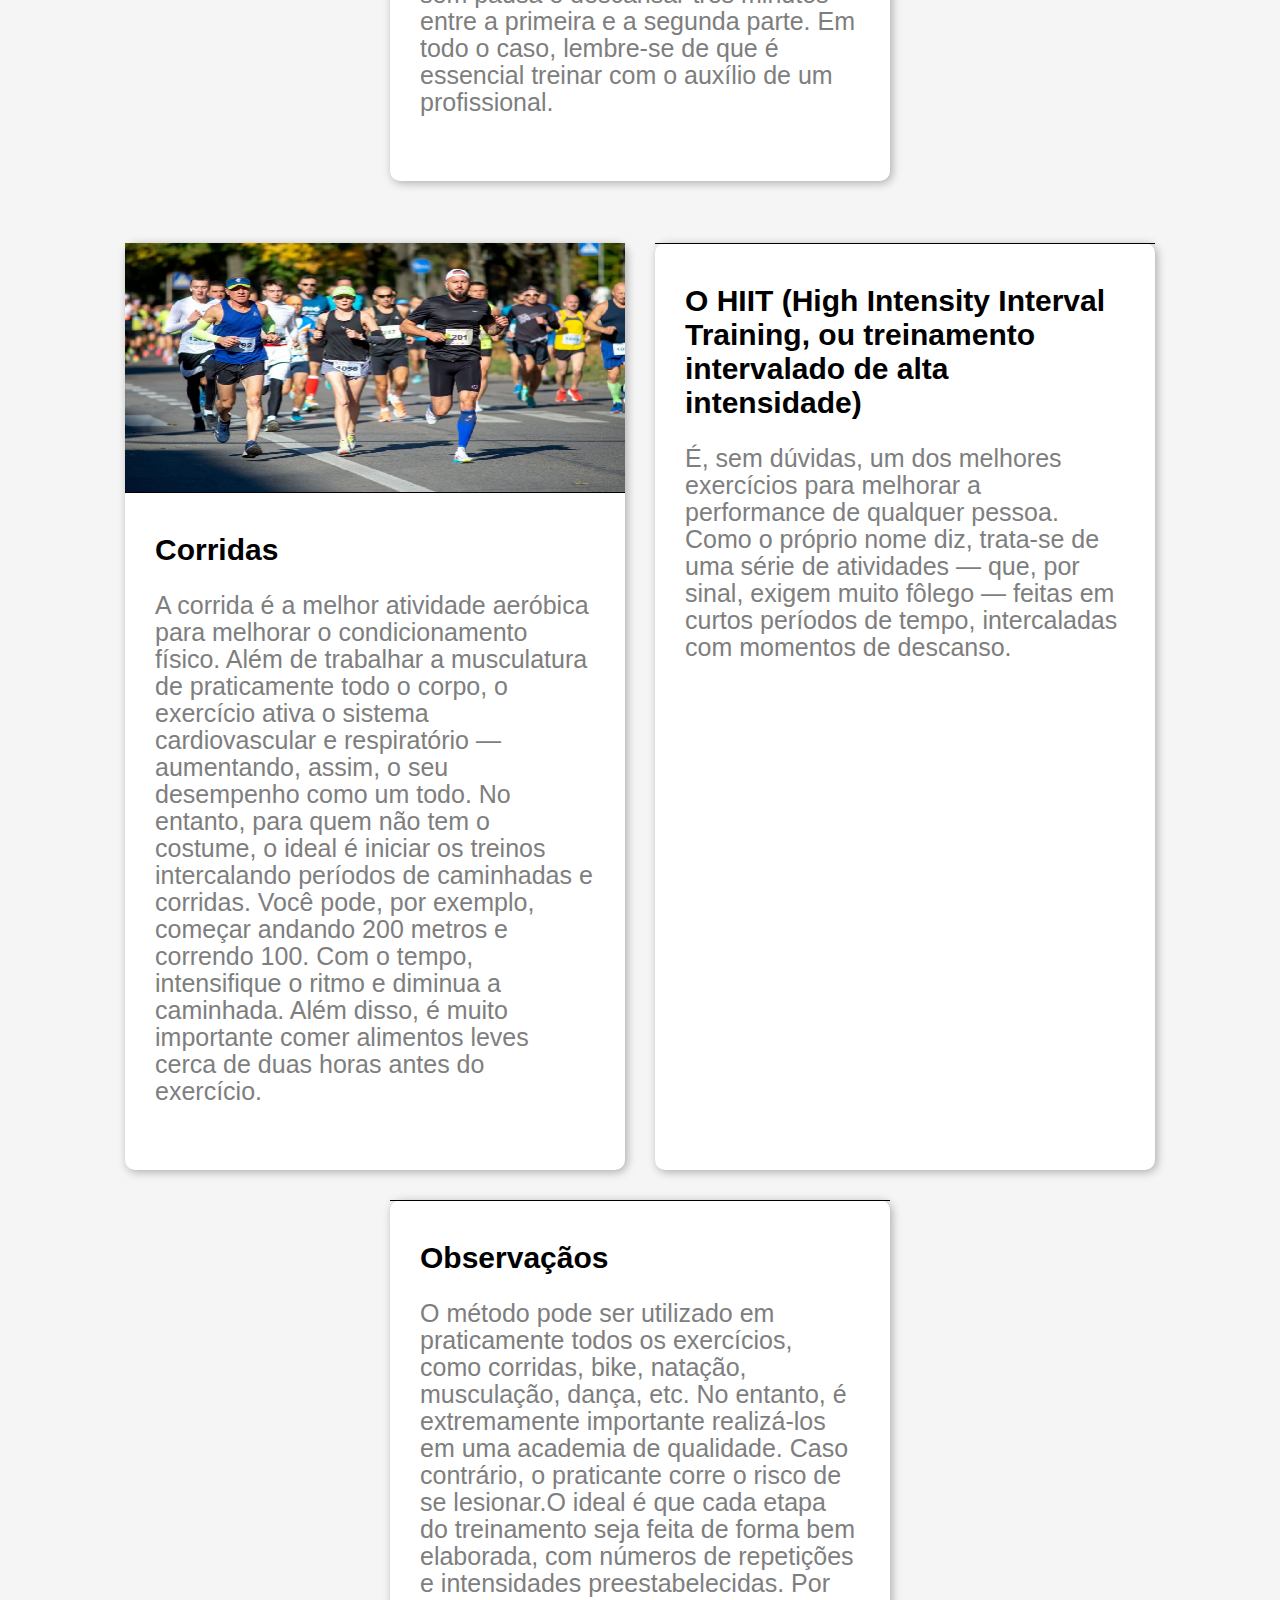
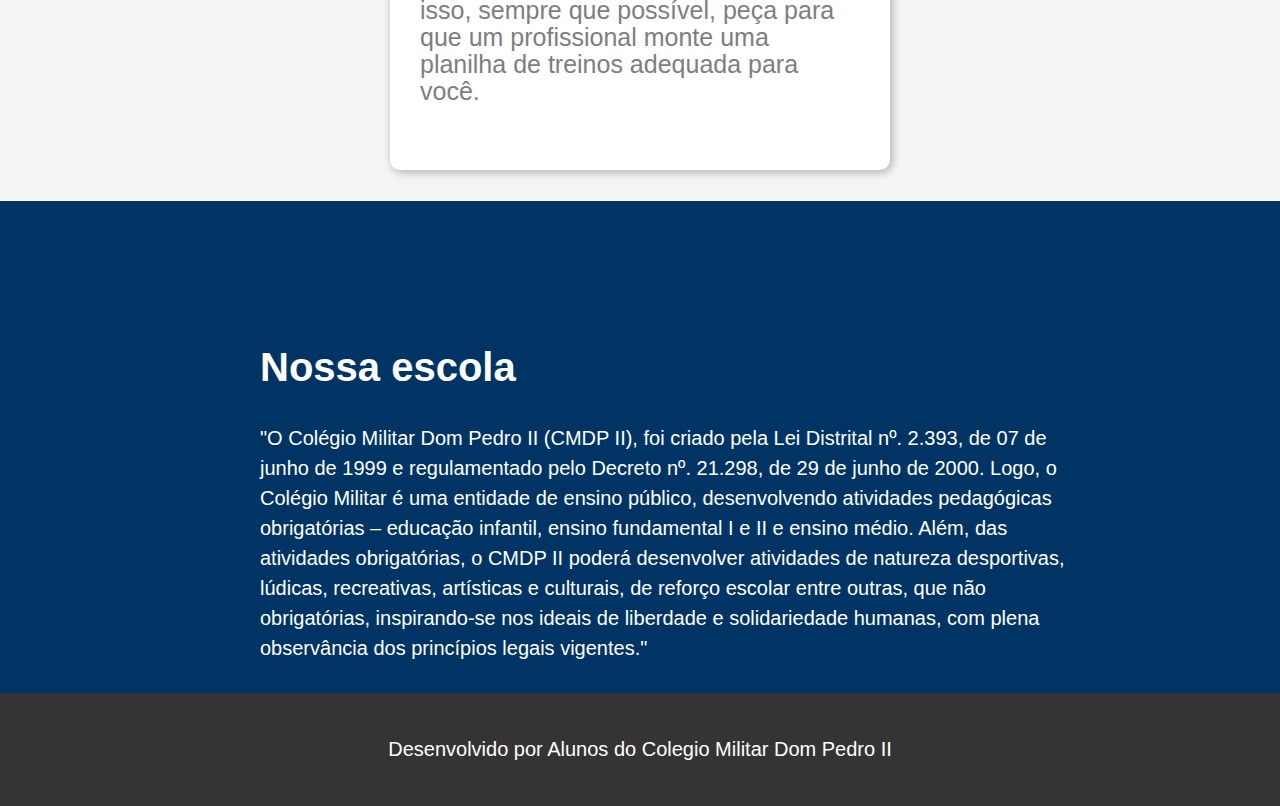
==== commit 82ff10b3: "1" ====
--- a/index.html
+++ b/index.html
@@ -138,14 +138,14 @@
              <div class="cursos-conteiner">
                     <article class="cursos-card">
     
-                        <img src="../imagens/curso-design.png" alt="">
+                        <img src="../imagens/corrida.png" alt="">
     
                         <div class="cursos-card__text">
                             <h3>Corridas</h3>
-                            <p>A corrida é a melhor atividade aeróbica para melhorar o condicionamento físico. Além de trabalhar a musculatura de praticamente todo o corpo, o exercício ativa o sistema cardiovascular e respiratório — aumentando, assim, o seu desempenho como um todo.
-                                No entanto, para quem não tem o costume, o ideal é iniciar os treinos intercalando períodos de caminhadas e corridas. Você pode, por exemplo, começar andando 200 metros e correndo 100. Com o tempo, intensifique o ritmo e diminua a caminhada.
-                                Além disso, é muito importante comer alimentos leves cerca de duas horas antes do exercício. Aposte em carboidratos complexos, como massas integrais e batata-doce. A hidratação (sem excessos) também é fundamental antes, durante e depois do treino.
-                                Não se esqueça de realizar alongamentos anteriores e posteriores aos exercícios!
+                            <p>A corrida é a melhor atividade aeróbica para melhorar o condicionamento físico. 
+                                Além de trabalhar a musculatura de praticamente todo o corpo, o exercício ativa o sistema cardiovascular e respiratório — aumentando, assim, o seu desempenho como um todo. 
+                                No entanto, para quem não tem o costume, o ideal é iniciar os treinos intercalando períodos de caminhadas e corridas. Você pode, por exemplo, começar andando 200 metros e correndo 100. Com o tempo, intensifique o ritmo e diminua a caminhada. 
+                                Além disso, é muito importante comer alimentos leves cerca de duas horas antes do exercício. 
                             </p>
                         </div>
     
@@ -156,7 +156,7 @@
     
                         <div class="cursos-card__text">
                             <h3>O HIIT (High Intensity Interval Training, ou treinamento intervalado de alta intensidade) </h3>
-                            <p> é, sem dúvidas, um dos melhores exercícios para melhorar a performance de qualquer pessoa. Como o próprio nome diz, trata-se de uma série de atividades — que, por sinal, exigem muito fôlego — feitas em curtos períodos de tempo, intercaladas com momentos de descanso.
+                            <p>É, sem dúvidas, um dos melhores exercícios para melhorar a performance de qualquer pessoa. Como o próprio nome diz, trata-se de uma série de atividades — que, por sinal, exigem muito fôlego — feitas em curtos períodos de tempo, intercaladas com momentos de descanso.
                             </p>
                         </div>
     
--- a/feira.css
+++ b/feira.css
@@ -125,6 +125,7 @@
     justify-content: center;
     gap: 3rem;
     flex-wrap: wrap;
+    margin-bottom: 3rem;
 }
 .cursos-card{
     background-color: white;
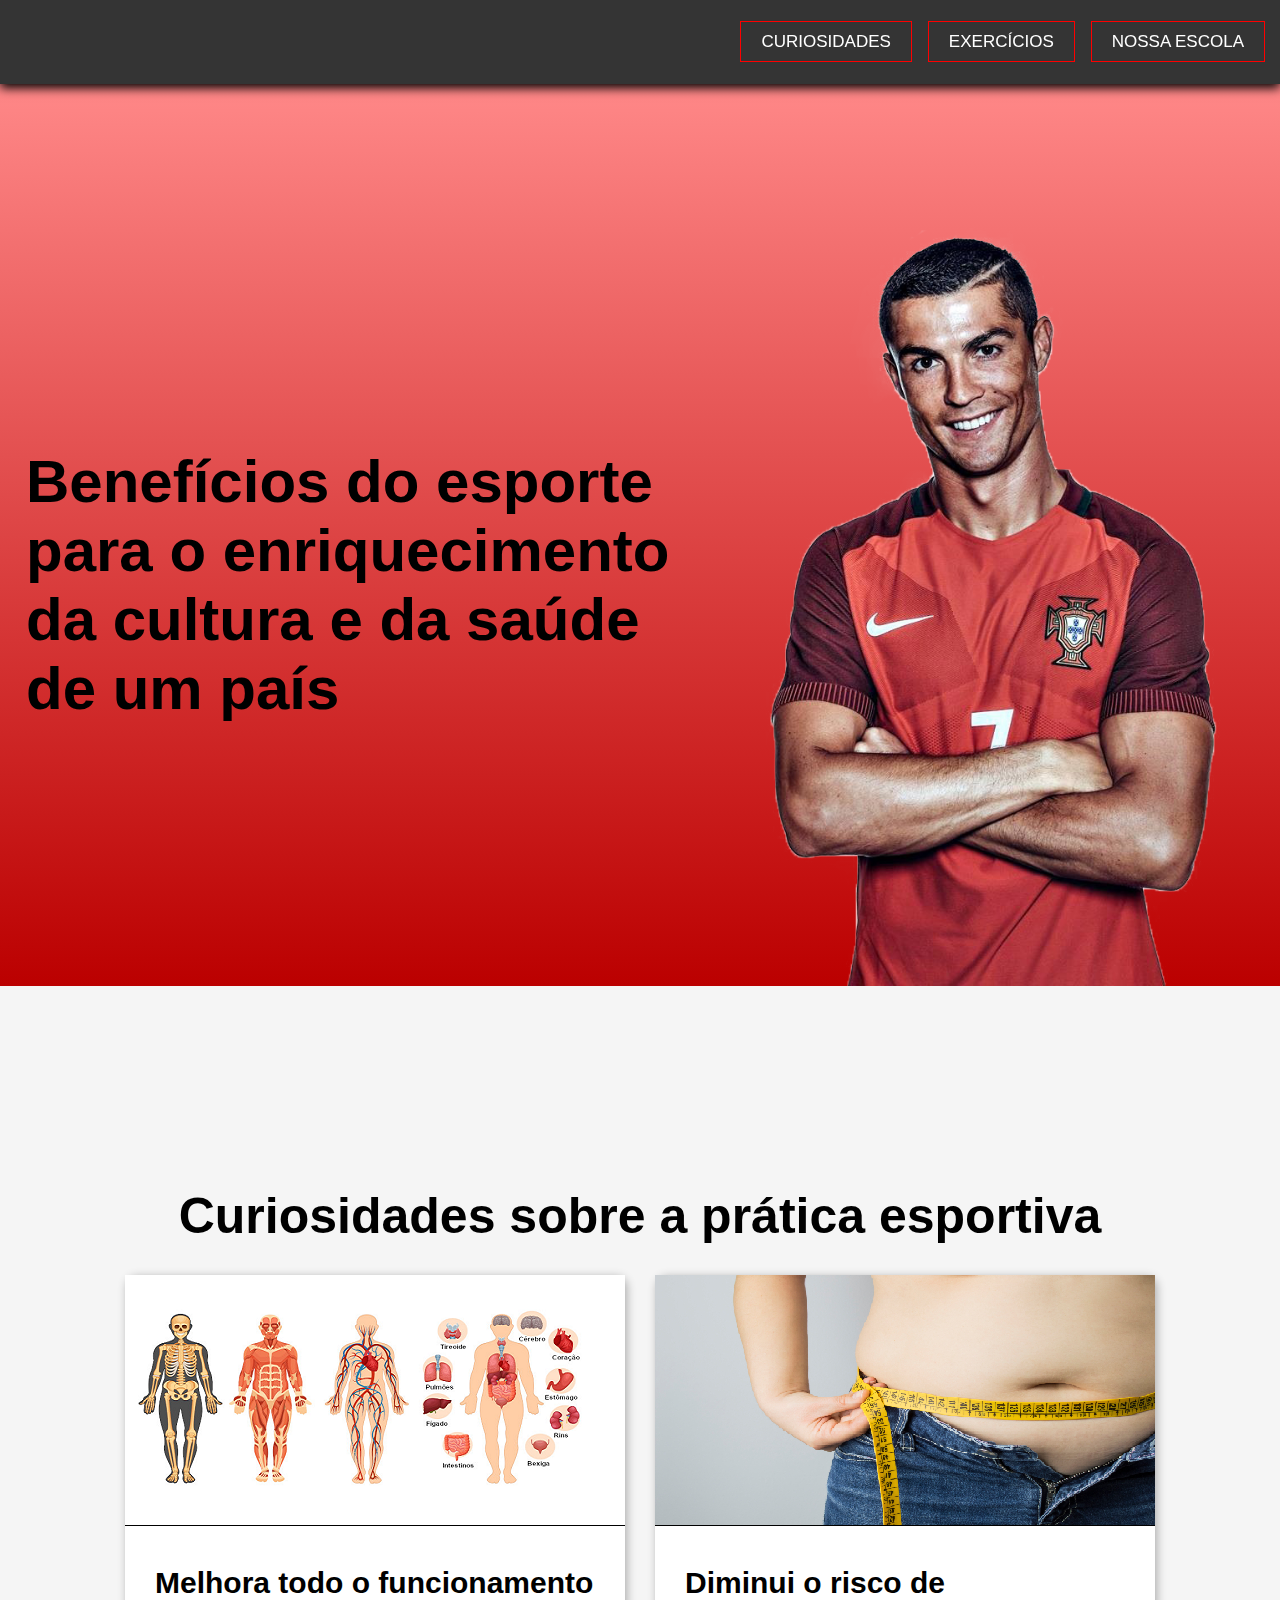
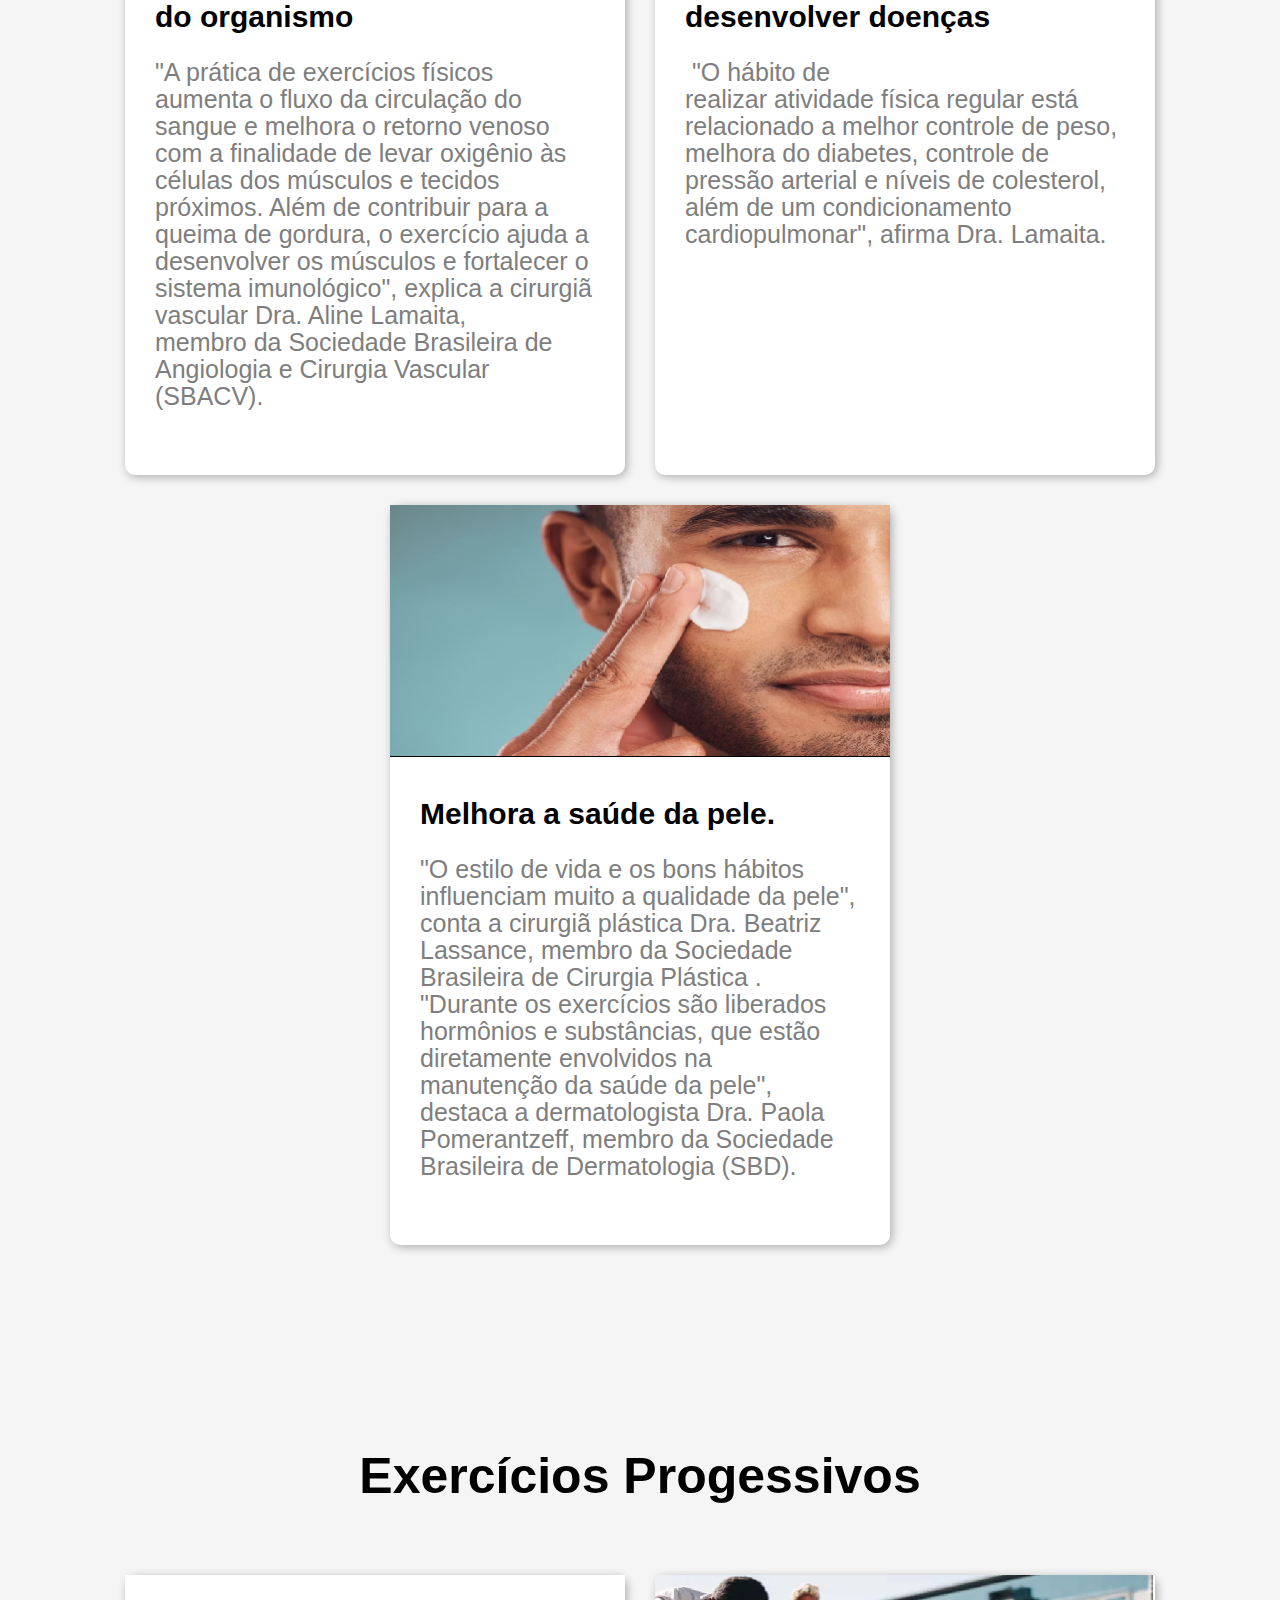
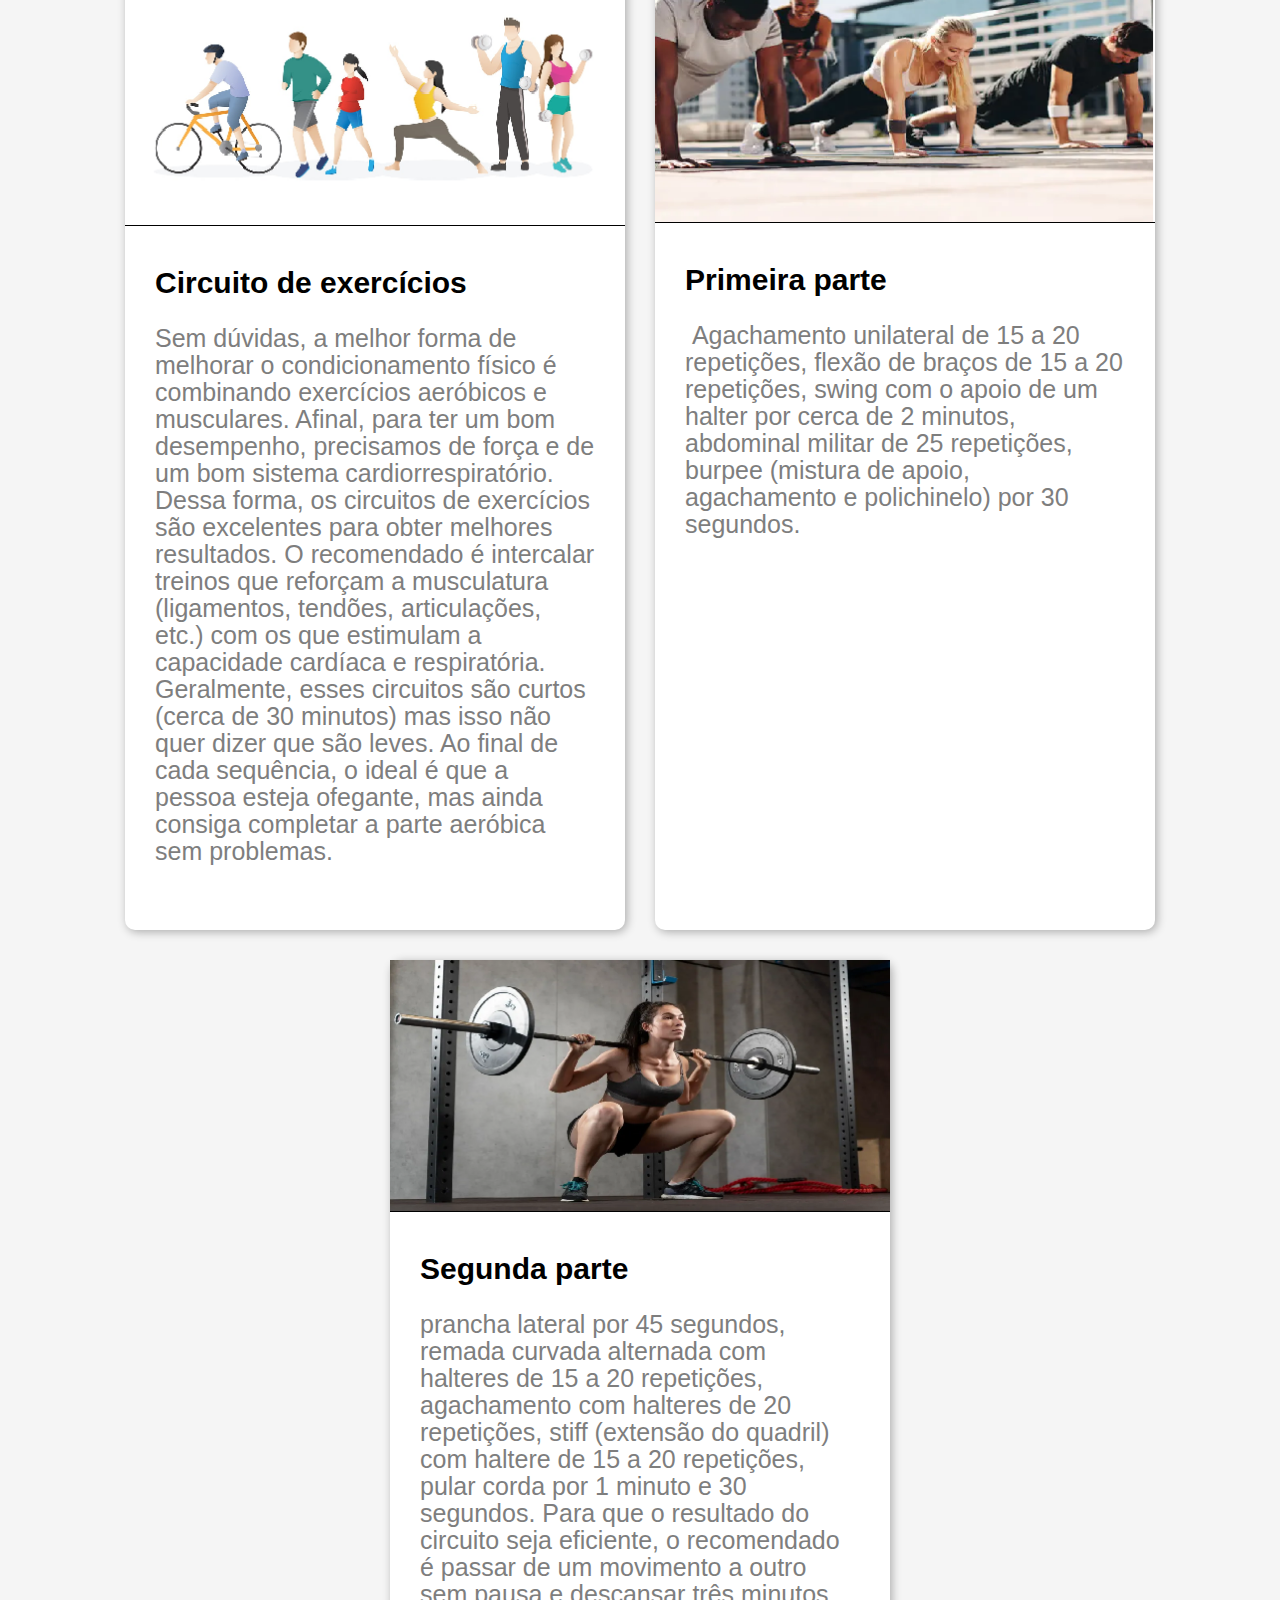
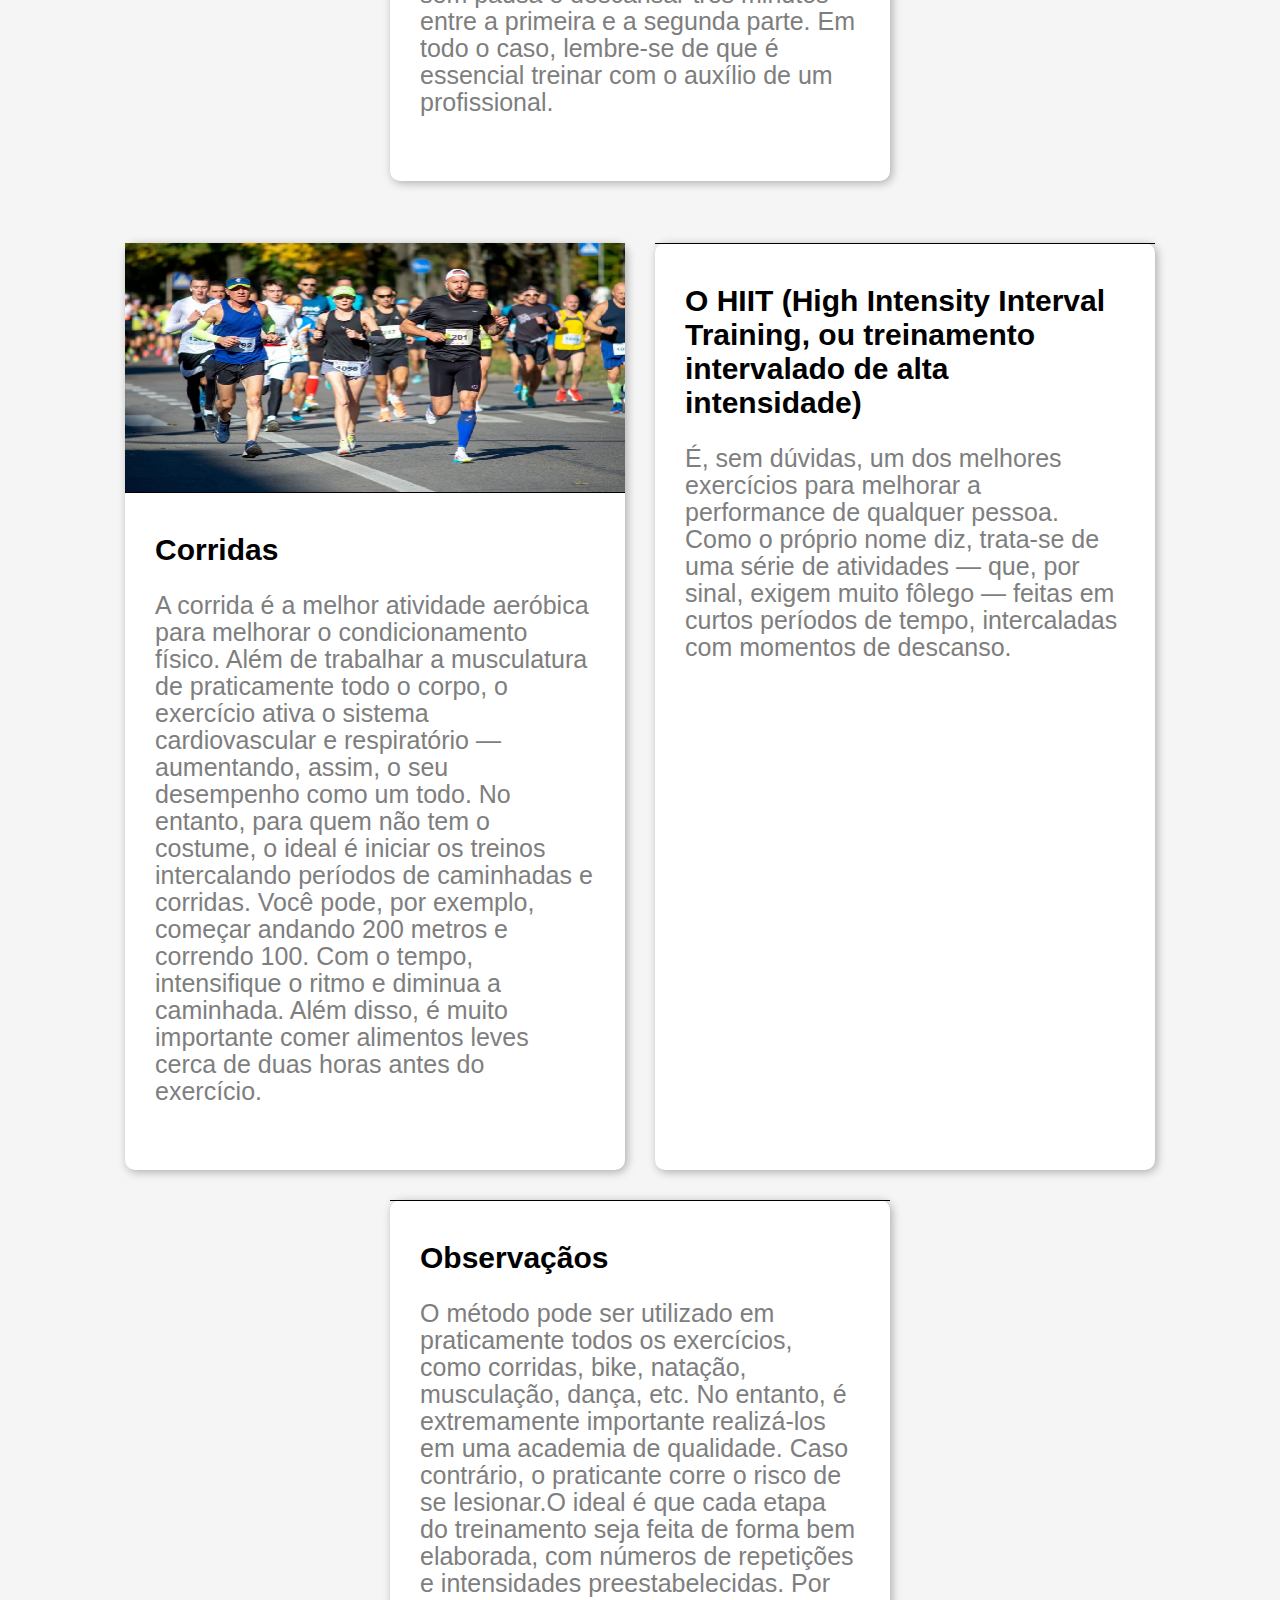
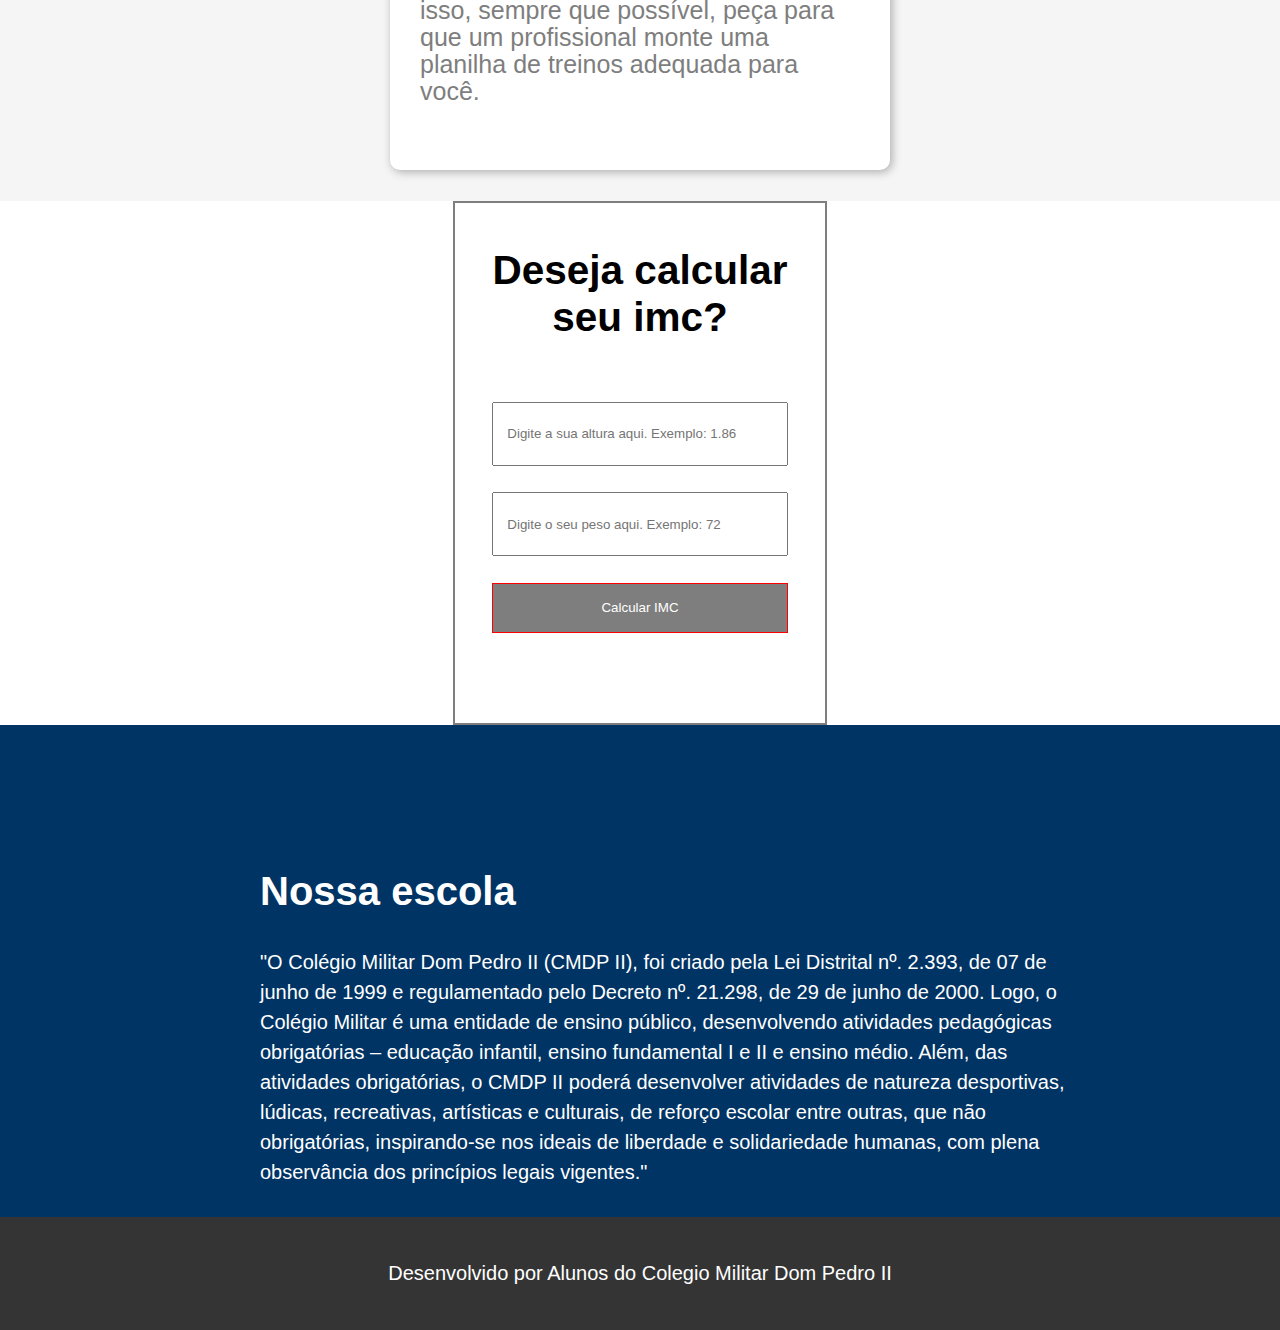
==== commit cadd6e4f: "calculadora de imc" ====
--- a/index.html
+++ b/index.html
@@ -179,6 +179,18 @@
         </section>
     </div>
 
+    <div class="calculadora-de-imc"> 
+        <h2>Deseja calcular seu imc?</h2>
+        <p id="texto_imc"></p>
+        <section class="calculadora-de-imc_botaos">
+            <input type="text" name="altura" id="altura" class="barra_imc" placeholder="Digite a sua altura aqui. Exemplo: 1.86">
+            <input type="text" name="peso" id="peso" class="barra_imc" placeholder="Digite o seu peso aqui. Exemplo: 72">
+            <button onclick="calcularImc()" id="calcular" class="botao_imc"> Calcular IMC</button>
+
+        </section>
+        
+    </div>
+
     <div class="wrapperContainer-dark2 padding" id="escola">
         <section  class="escola">
 
@@ -198,5 +210,6 @@
             Desenvolvido por Alunos do Colegio Militar Dom Pedro II
         </footer>
     </div>
+    <script src="app.js" defer></script>
 </body>
 </html>
--- a/feira.css
+++ b/feira.css
@@ -165,7 +165,48 @@
     text-decoration: underline black;
 }
 /* fim do cursos */
-
+.calculadora-de-imc {
+    text-align: center;
+    font-size: 2.7rem;
+    padding: 1rem;
+    width: 350px; 
+    height: 500px;
+    margin: auto;
+    border: solid 2px rgb(126, 126, 126);
+}
+.calculadora-de-imc_botaos {
+    padding: 1em;
+    display: flex;
+    flex-direction: row;
+    flex-wrap: wrap;
+
+}
+.barra_imc {
+    width: 30em;
+    height: 2.5em;
+    padding: 1em;
+    margin-bottom: 2em;
+
+}
+.botao_imc {
+    display: flex;
+    width: 350px;
+    height: 50px;
+    color: white;
+    background-color: rgb(126, 126, 126);
+    text-align: center;
+    float: left;
+    top: 50%;
+    position: relative;
+    display: flex;
+    justify-content: center;
+    align-items: center;
+    border: 1px solid red;
+
+}
+.botao_imc:hover {
+    background-color: rgb(0, 0, 0, .6);
+}
 /* inicio da escola */
 
 .escola{
